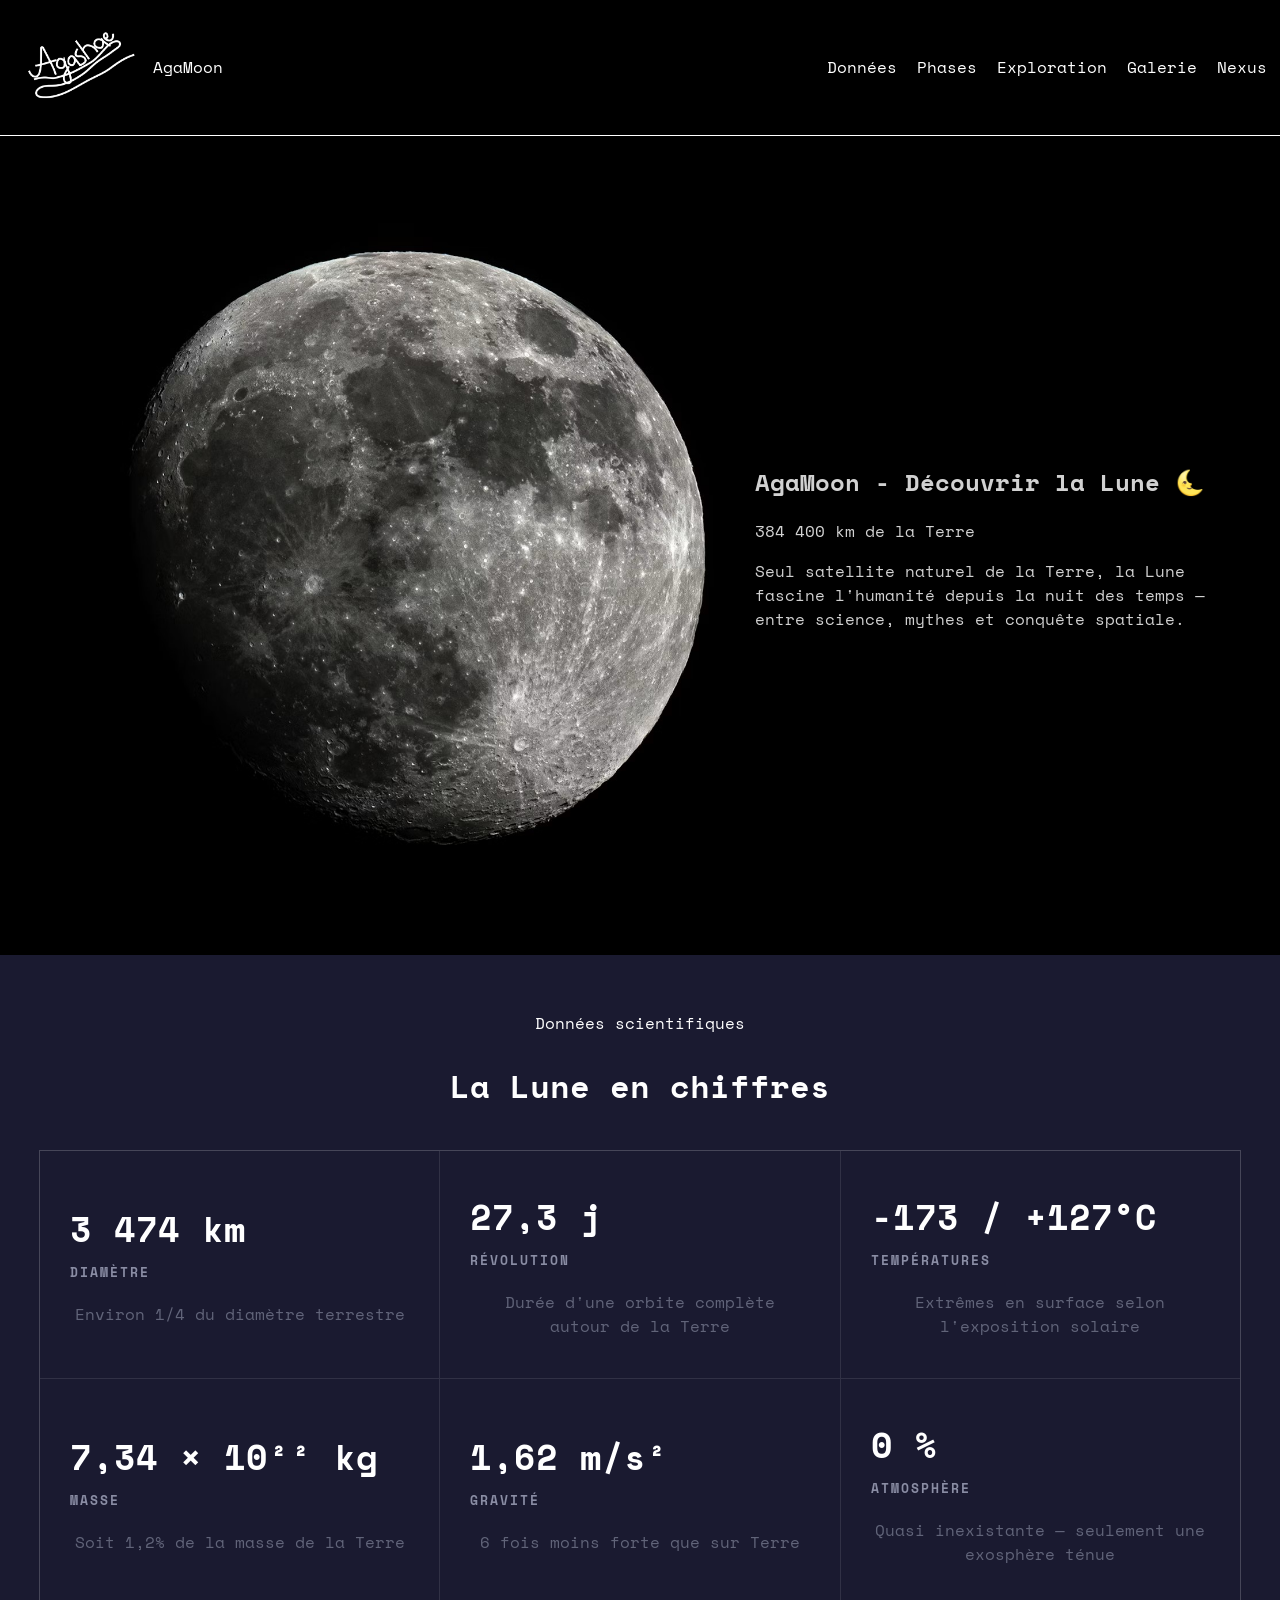
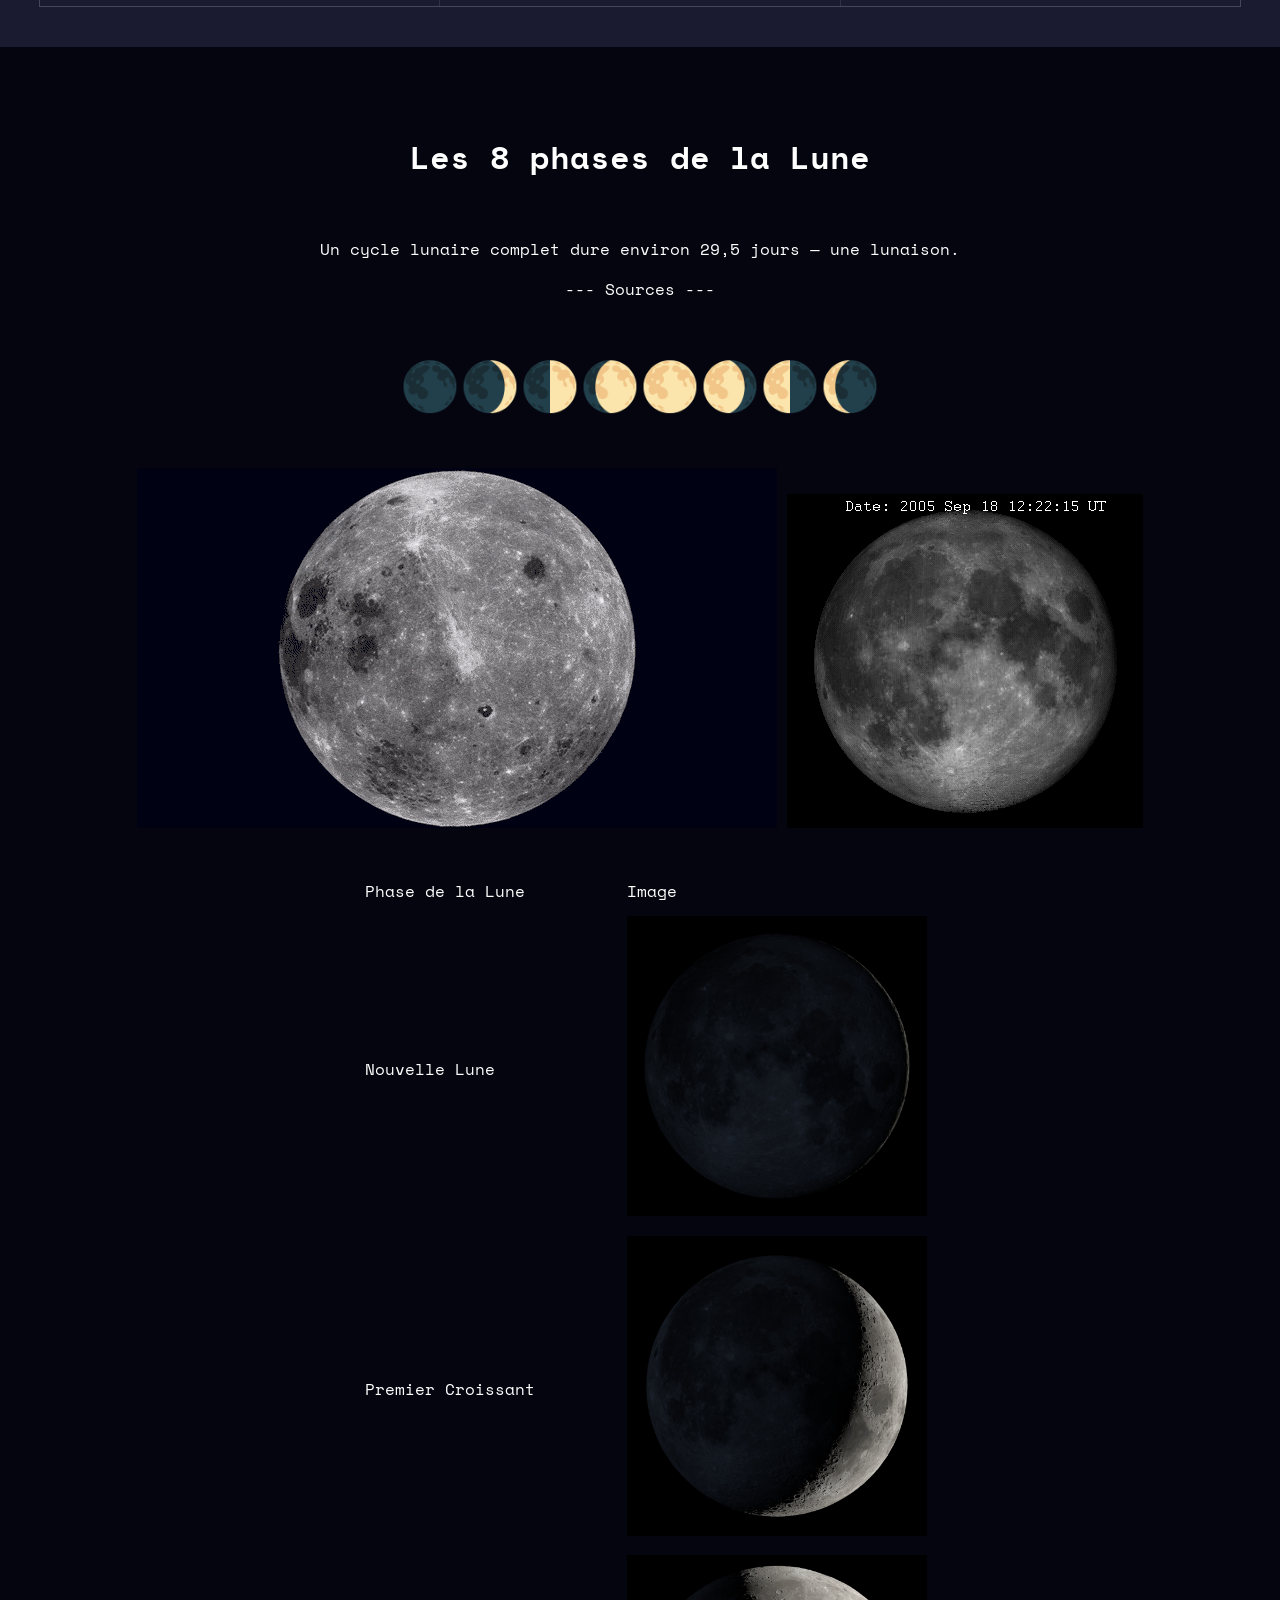
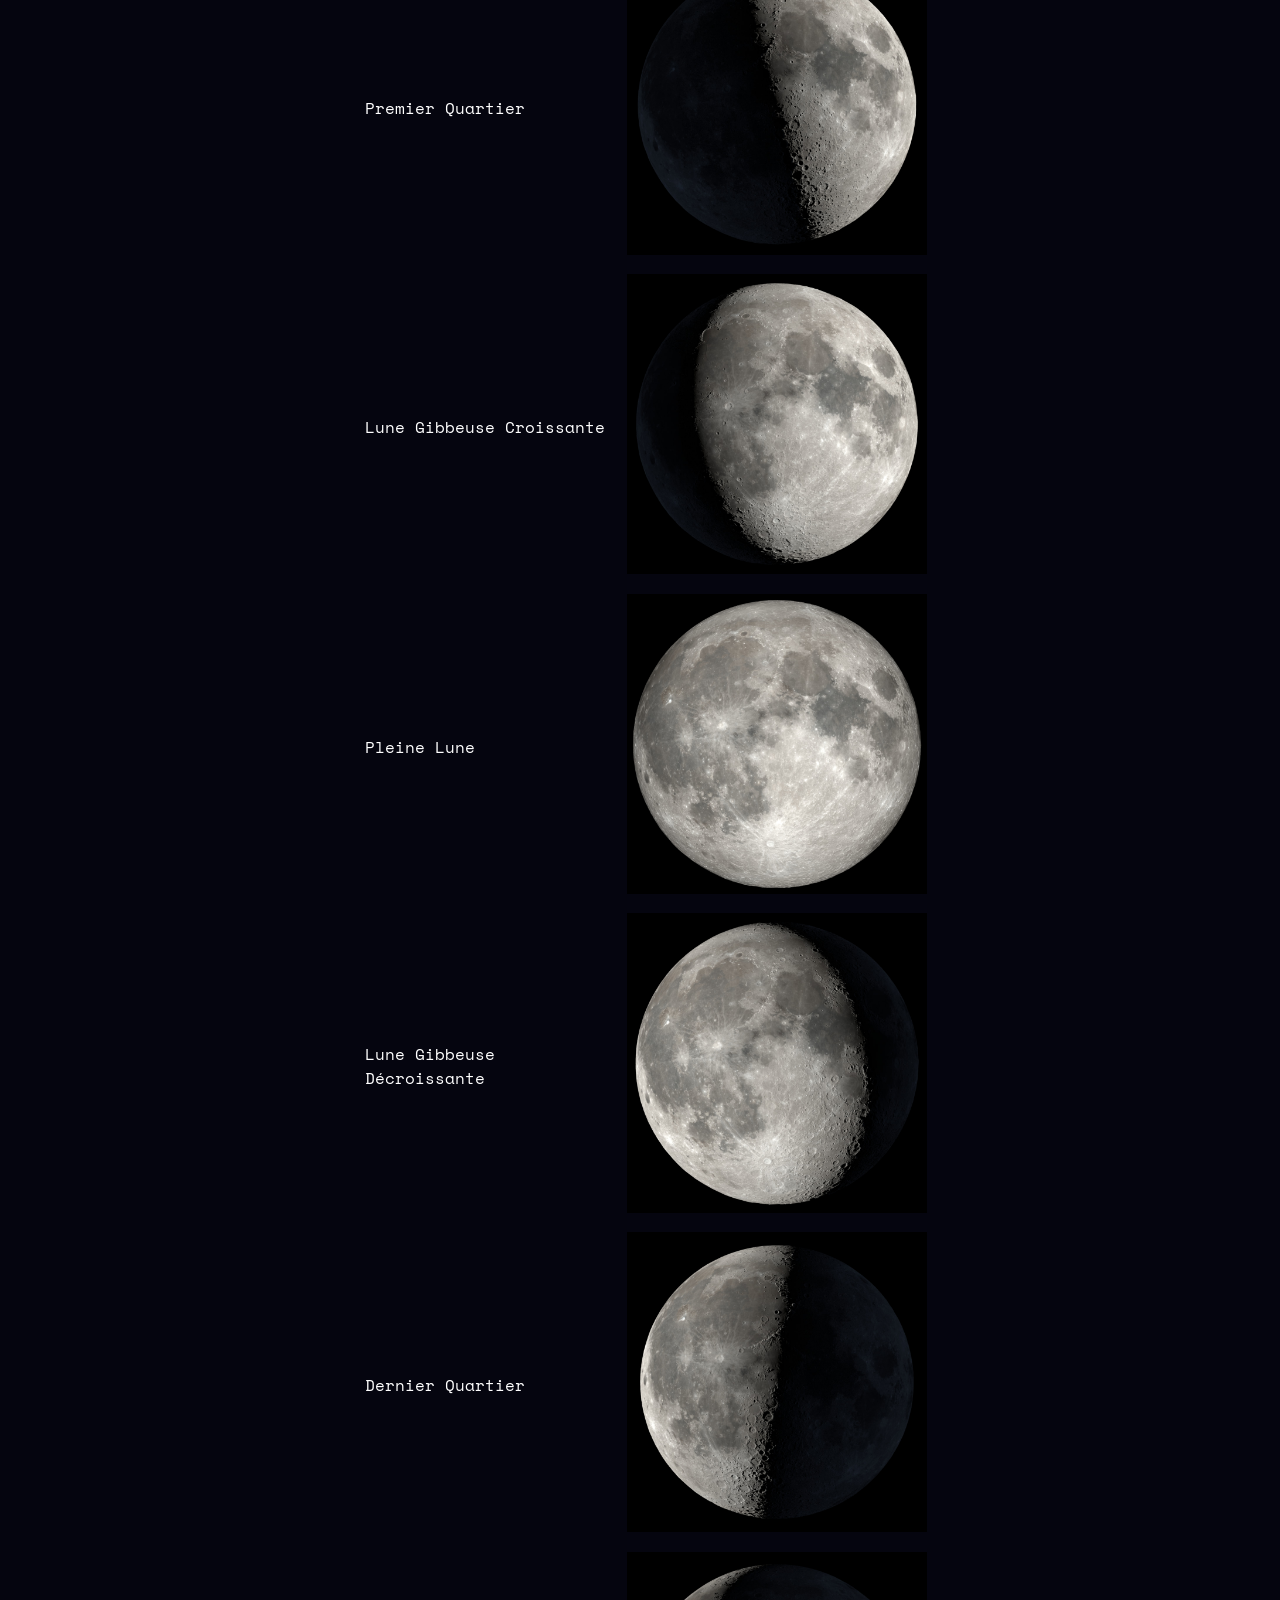
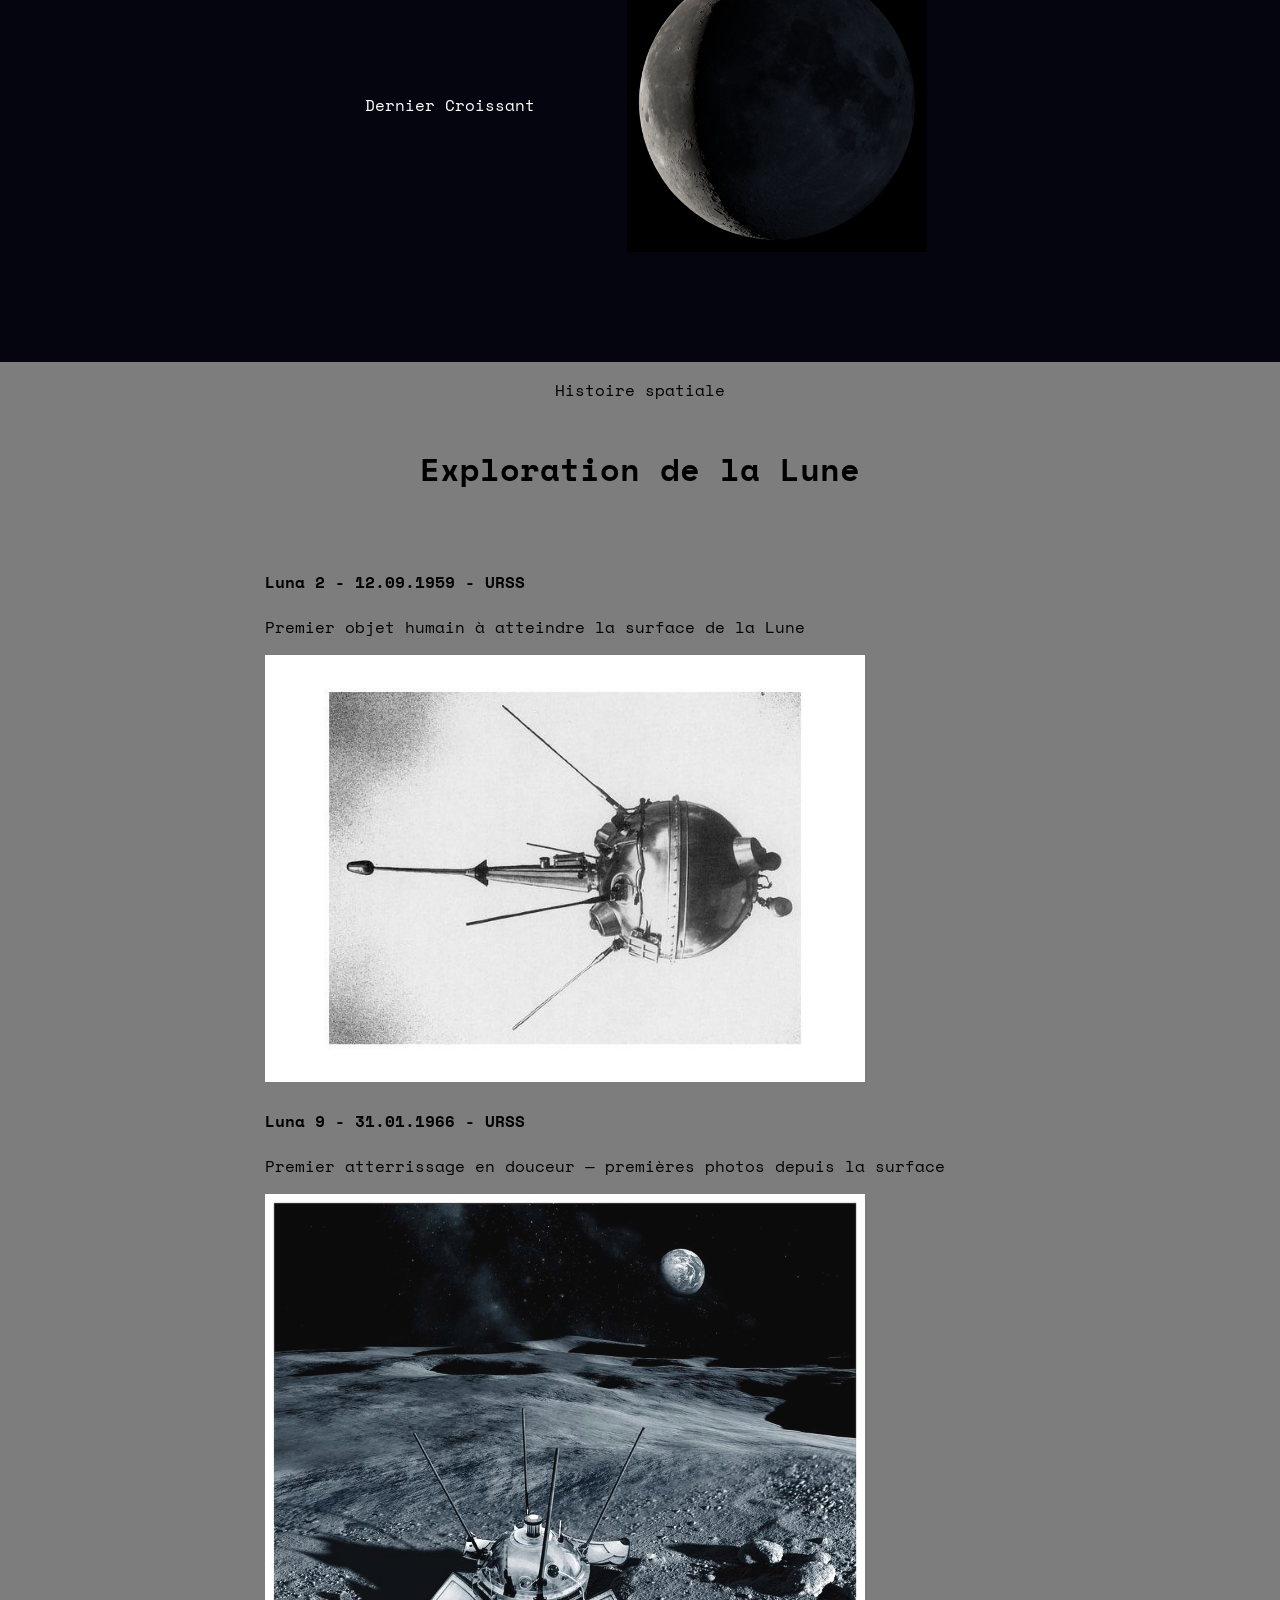
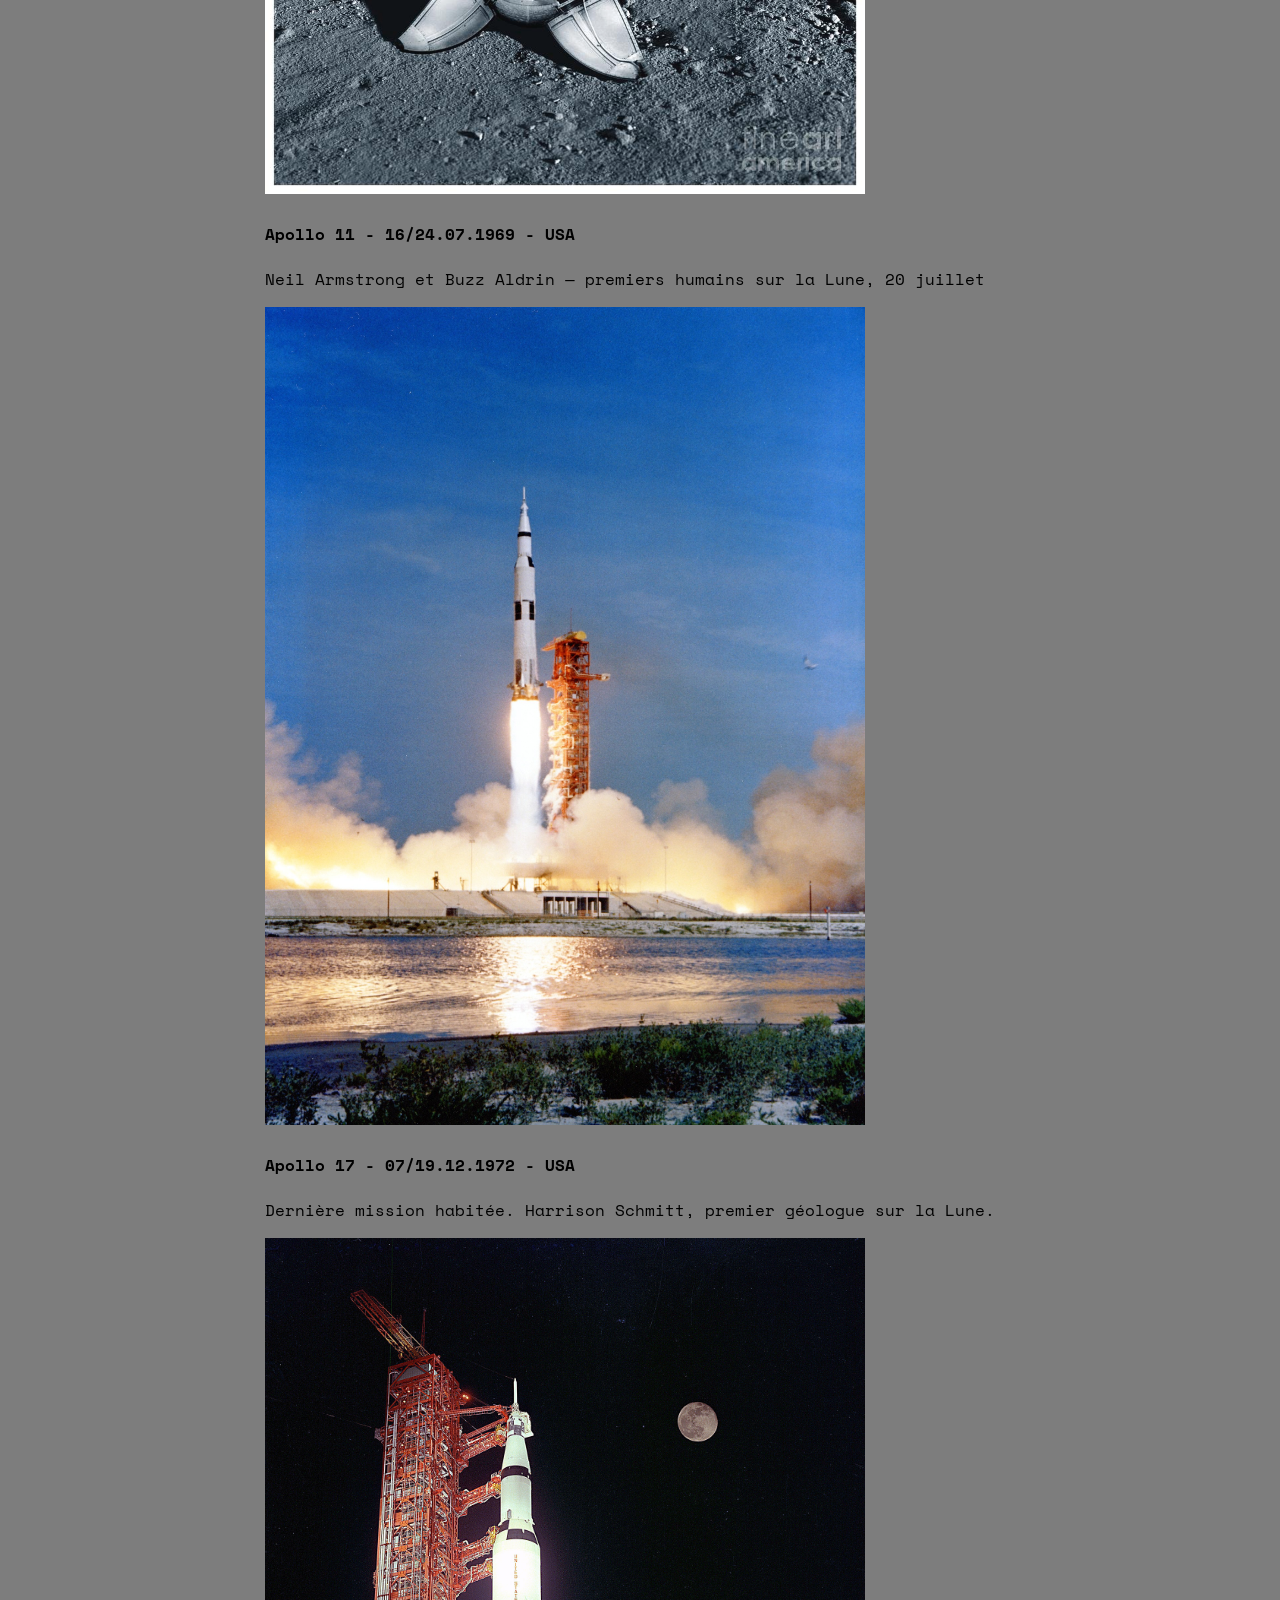
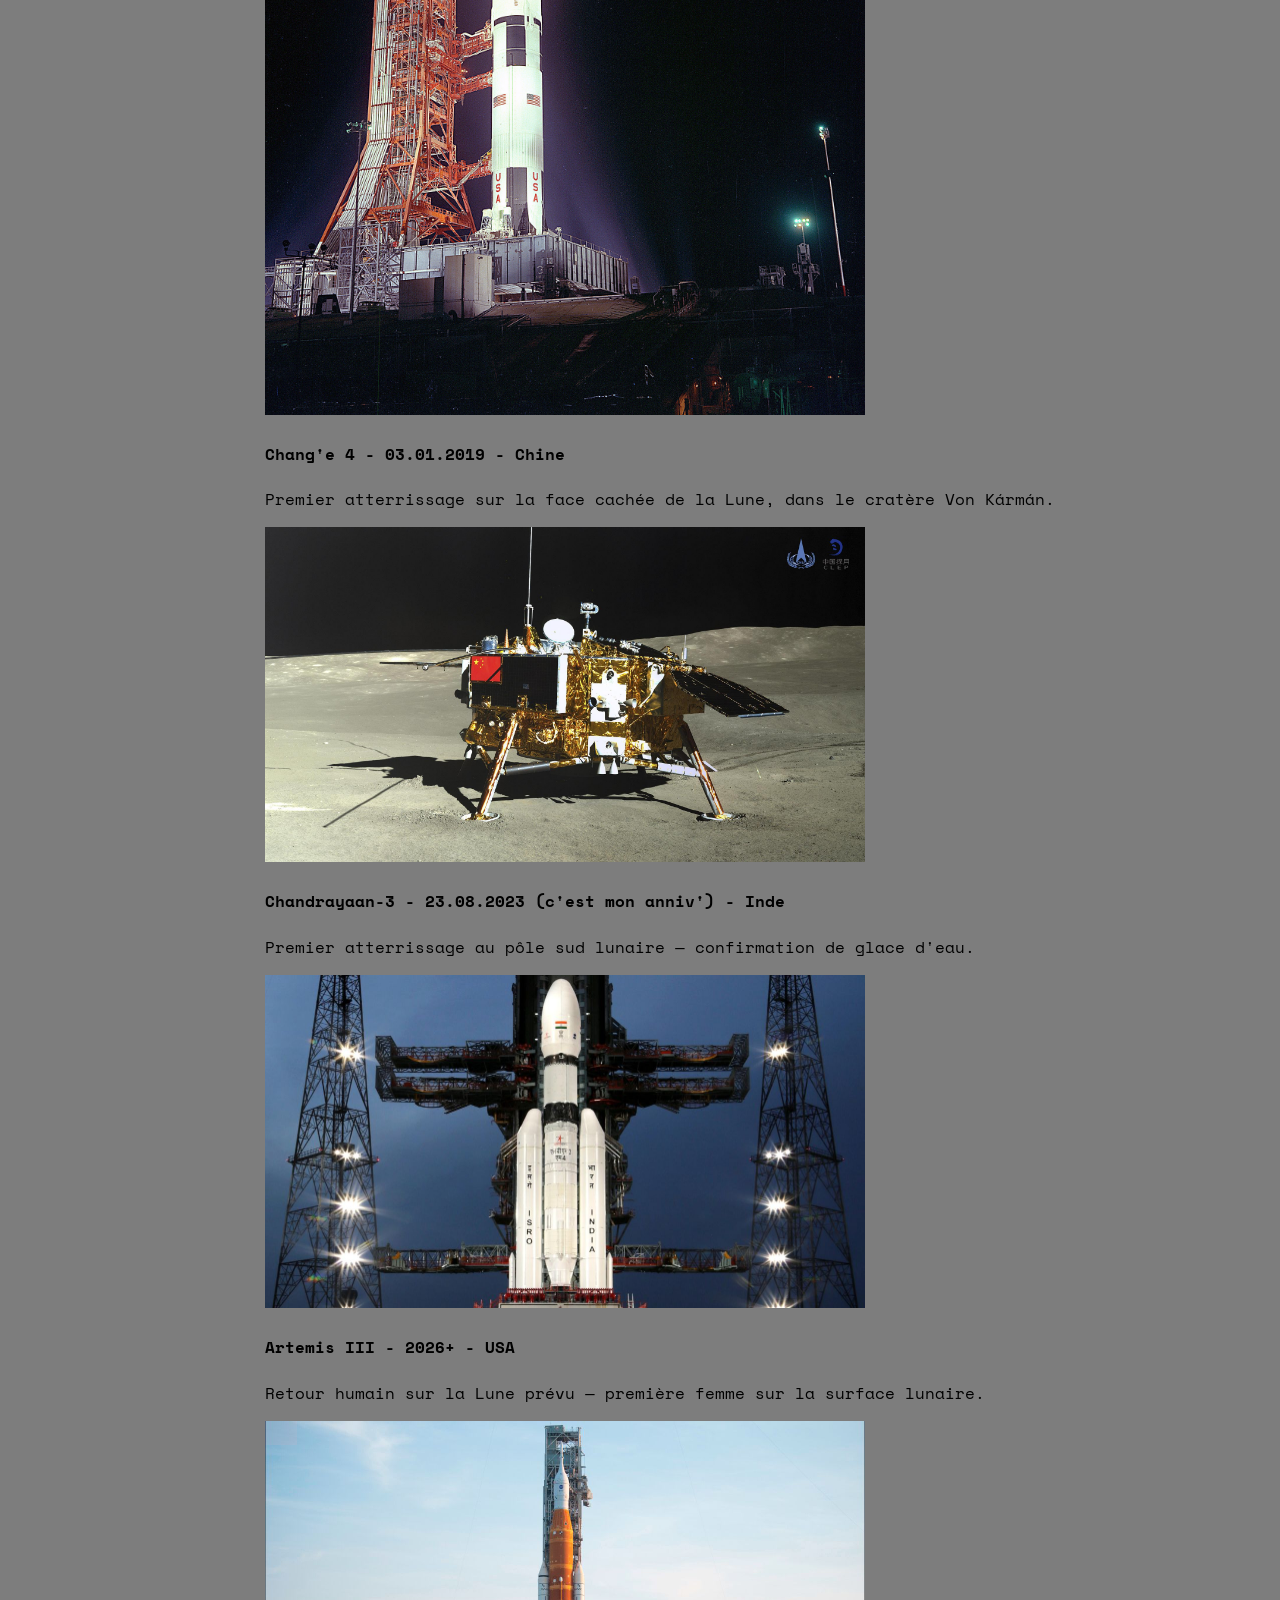
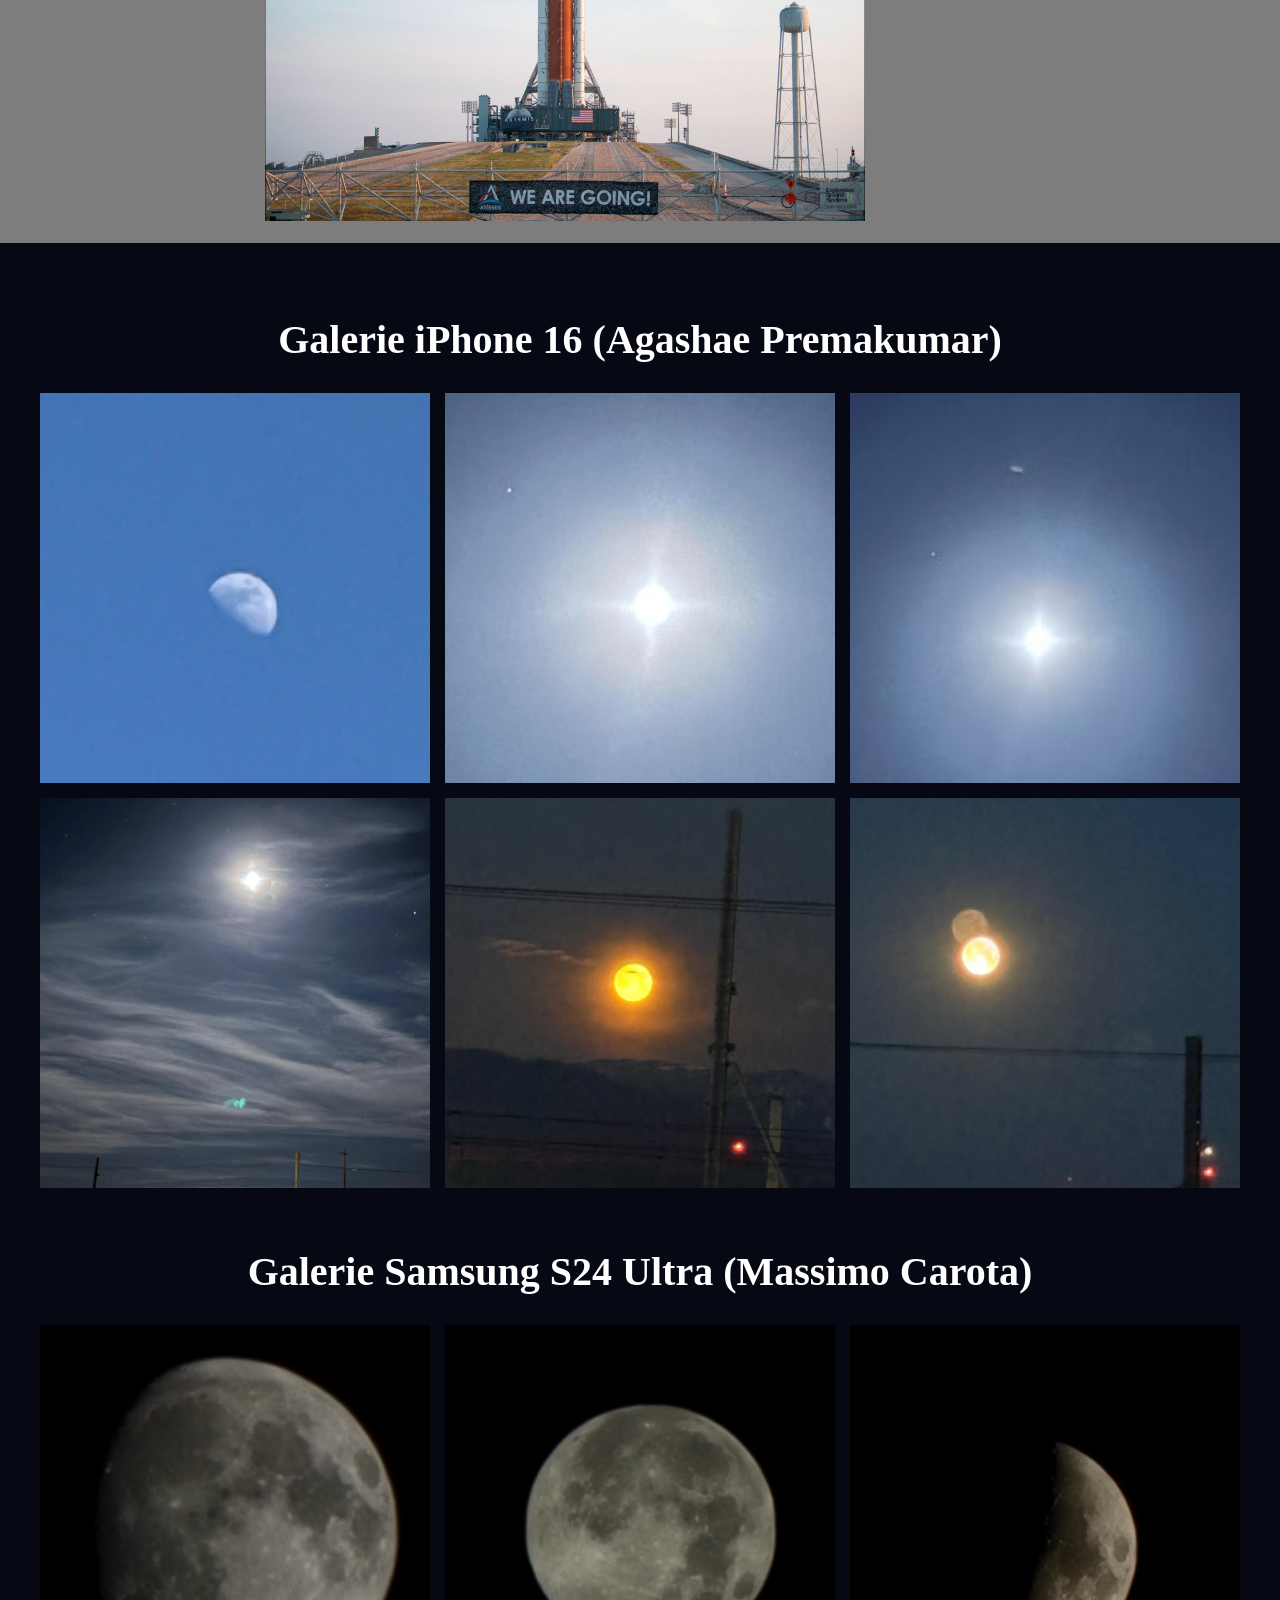
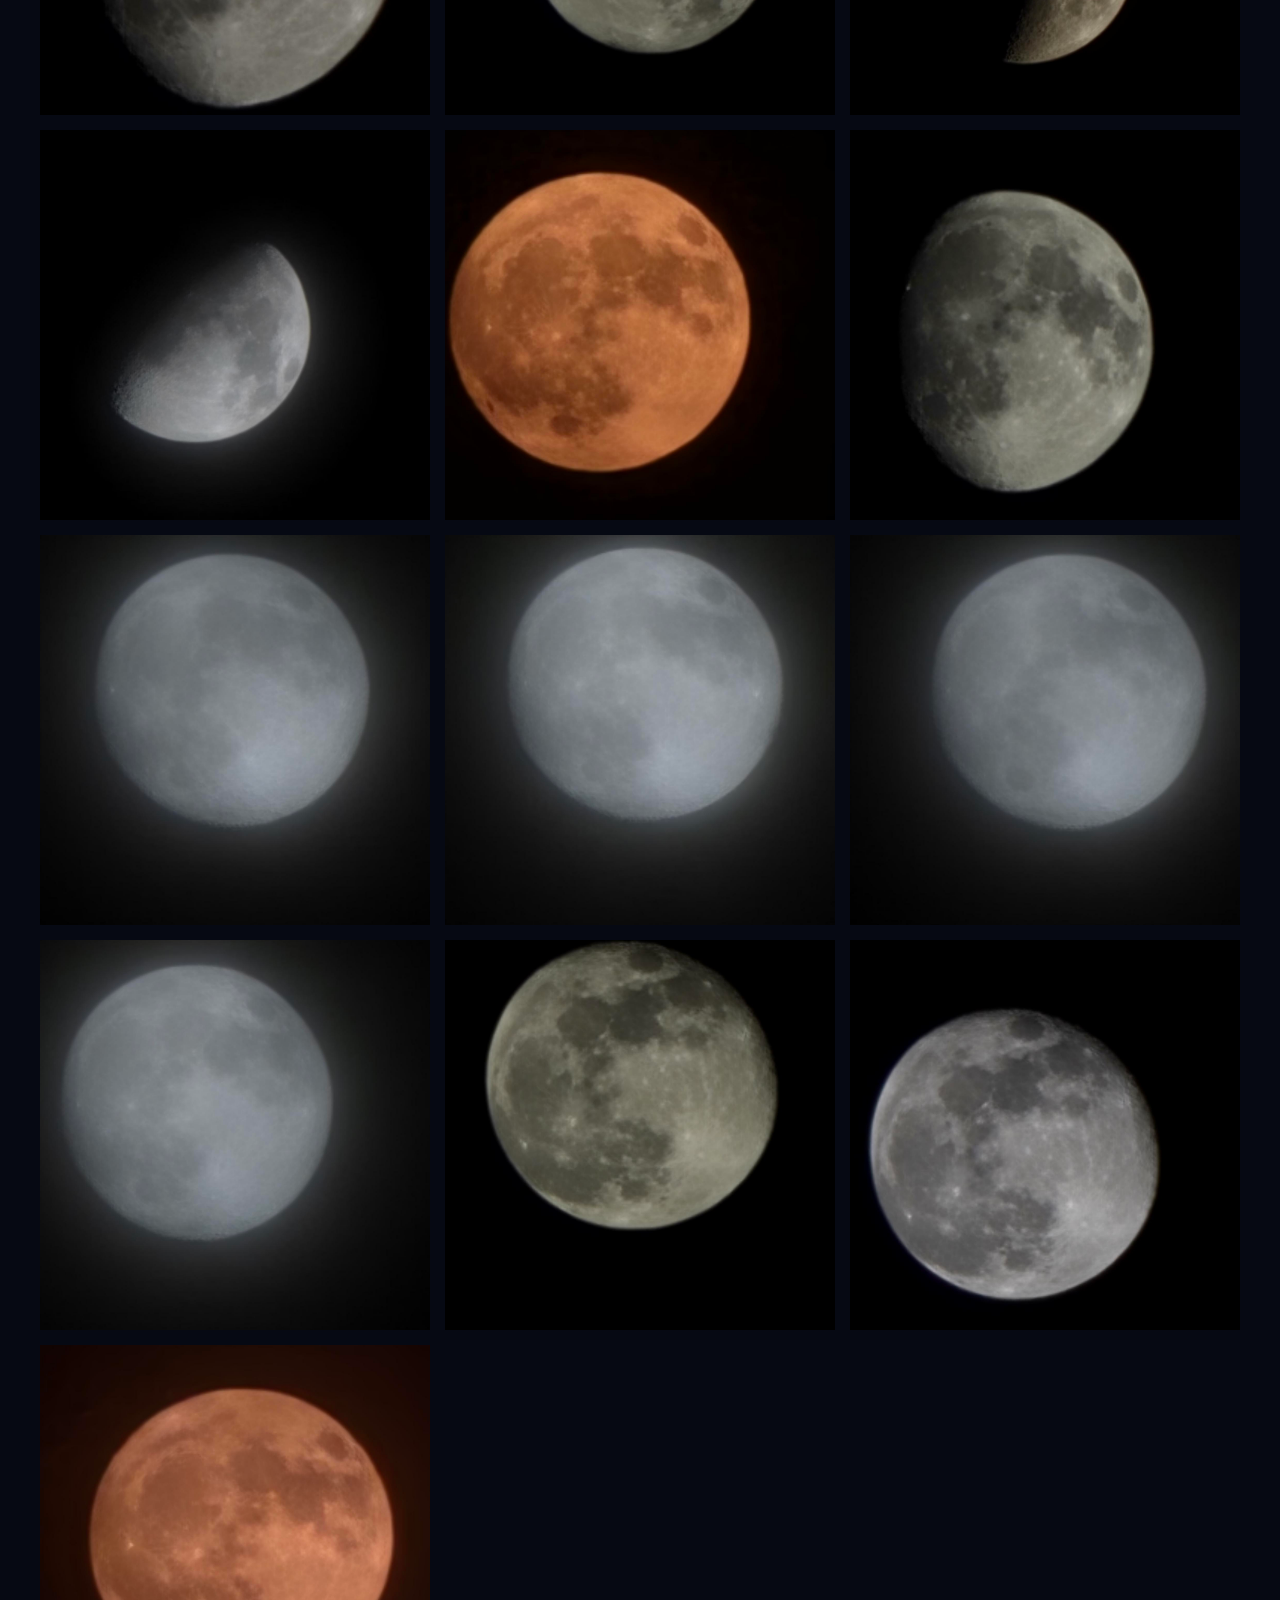
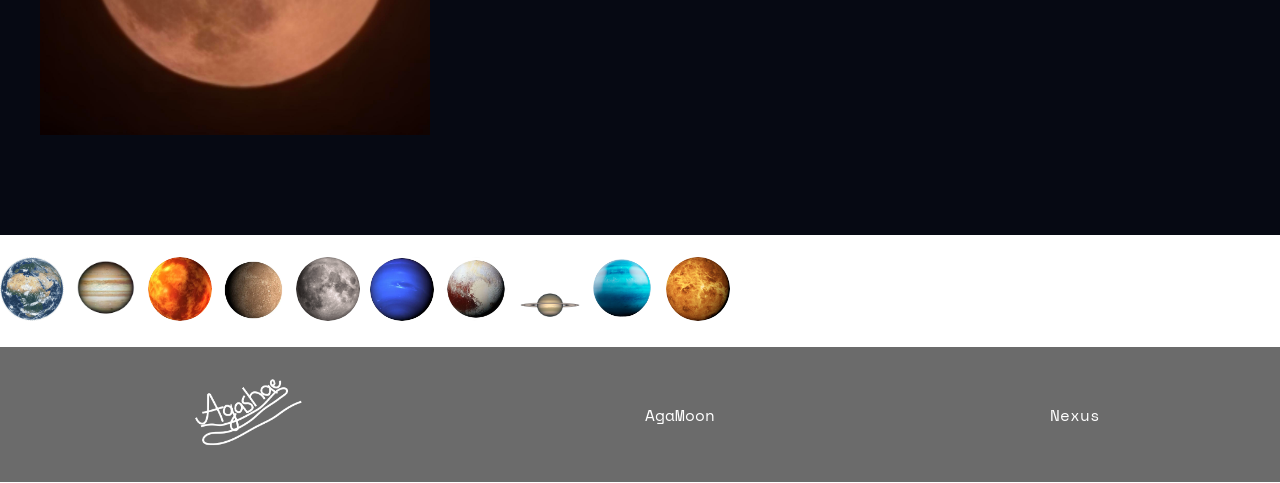
==== code/accueil.html @ 0e76594f "update : changer toute la structure de fichiers" ====
<!DOCTYPE html>
<html lang="fr">

<head>
    <meta charset="UTF-8">
    <meta name="viewport" content="width=device-width, initial-scale=1.0">
    <title>AgaMoon</title>
    <link rel="stylesheet" href="accueil.css">
    <!--police écriture-->
    <link href="https://fonts.googleapis.com/css2?family=Space+Mono:ital,wght@0,400;0,700;1,400;1,700&display=swap"
        rel="stylesheet">
</head>

<body>

    <nav>
        <div class="logo">
            <img src="../img/LogoWebSite.png" alt="Logo site web">
            <a href="accueil.html">AgaMoon</a>
        </div>
        <ul class="menu-horizontal">
            <li><a href="#chiffres">Données</a></li>
            <li><a href="#Phases">Phases</a></li>
            <li><a href="#Exploration">Exploration</a></li>
            <li><a href="#Galerie">Galerie</a></li>
            <li><a href="">Nexus</a></li>
        </ul>
    </nav>


    <section class="Presentation">
        <img src="../img/photo-1657637760839-772d81f3e334.jpg" width="60%" alt="Lune sans fond" class="lune">

        <div class="contenu-texte">
            <h1>AgaMoon - Découvrir la Lune 🌜</h1>
            <p class="distance">384 400 km de la Terre</p>
            <p>Seul satellite naturel de la Terre, la Lune fascine l'humanité depuis la nuit des temps — entre science,
                mythes et conquête spatiale.</p>
        </div>
    </section>

    <section class="chiffres" id="chiffres">

        <p>Données scientifiques</p>
        <h2>La Lune en chiffres</h2>

        <div class="grille-stats">
            <div class="carte-stat">
                <h3>3 474 km</h3>
                <span class="label">DIAMÈTRE</span>
                <p>Environ 1/4 du diamètre terrestre</p>
            </div>

            <div class="carte-stat">
                <h3>27,3 j</h3>
                <span class="label">RÉVOLUTION</span>
                <p>Durée d'une orbite complète autour de la Terre</p>
            </div>

            <div class="carte-stat">
                <h3>-173 / +127°C</h3>
                <span class="label">TEMPÉRATURES</span>
                <p>Extrêmes en surface selon l'exposition solaire</p>
            </div>

            <div class="carte-stat">
                <h3>7,34 × 10²² kg</h3>
                <span class="label">MASSE</span>
                <p>Soit 1,2% de la masse de la Terre</p>
            </div>

            <div class="carte-stat">
                <h3>1,62 m/s²</h3>
                <span class="label">GRAVITÉ</span>
                <p>6 fois moins forte que sur Terre</p>
            </div>

            <div class="carte-stat">
                <h3>0 %</h3>
                <span class="label">ATMOSPHÈRE</span>
                <p>Quasi inexistante — seulement une exosphère ténue</p>
            </div>
        </div>
    </section>



    <section class="Phases" id="Phases">
        <h2>Les 8 phases de la Lune</h2>
        <p>Un cycle lunaire complet dure environ 29,5 jours — une lunaison.</p>
        <a href="https://calendrierlunaire.org/phases-lunaires">--- Sources ---</a>
        <p class="MoonEmojis">
            🌑🌒🌓🌔🌕🌖🌗🌘
        </p>

        <div>
            <img src="../img/moon-29.gif" alt="La lune en GIF">
            <img src="../img/8Phases/lune-libration-phases.gif" alt="lune-libration-phases">
        </div>

        <table>
            <tr>
                <td>Phase de la Lune</td>
                <td>Image</td>
            </tr>
            <tr>
                <td>Nouvelle Lune</td>
                <td><img src="../img/8Phases/phase-nouvelle-lune.jpg" alt="phase-nouvelle-lune"></td>
            </tr>
            <tr>
                <td>Premier Croissant</td>
                <td><img src="../img/8Phases/premier-croissant.jpg" alt="phase-premier-quartier"></td>
            </tr>
            <tr>
                <td>Premier Quartier</td>
                <td><img src="../img/8Phases/phase-premier-quartier.jpg" alt="phase-premier-quartier"></td>
            </tr>
            <tr>
                <td>Lune Gibbeuse Croissante</td>
                <td><img src="../img/8Phases/phase-gibbeuse-croissante.jpg" alt="phase-gibbeuse-croissante"></td>
            </tr>
            <tr>
                <td>Pleine Lune</td>
                <td><img src="../img/8Phases/phase-pleine-lune.jpg" alt="phase-pleine-lune"></td>
            </tr>
            <tr>
                <td>Lune Gibbeuse Décroissante</td>
                <td><img src="../img/8Phases/phase-gibbeuse-decroissante.jpg" alt="phase-gibbeuse-decroissante"></td>
            </tr>
            <tr>
                <td>Dernier Quartier</td>
                <td><img src="../img/8Phases/phase-dernier-quartier.jpg" alt="phase-dernier-quartier"></td>
            </tr>
            <tr>
                <td>Dernier Croissant</td>
                <td><img src="../img/8Phases/dernier-croissant.jpg" alt="dernier-croissant"></td>
            </tr>
        </table>

    </section>

    <section class="Exploration" id="Exploration">
        <p>Histoire spatiale</p>
        <h2>Exploration de la Lune</h2>

        <ul>
            <li>
                <h4>Luna 2 - 12.09.1959 - URSS</h4>
                <p>Premier objet humain à atteindre la surface de la Lune</p>
                <img src="../img/Luna2.jpg" alt="Luna2">
            </li>
            <li>
                <h4>Luna 9 - 31.01.1966 - URSS</h4>
                <p>Premier atterrissage en douceur — premières photos depuis la surface</p>
                <img src="../img/Luna9.jpg" alt="Luna9">
            </li>
            <li>
                <h4>Apollo 11 - 16/24.07.1969 - USA</h4>
                <p>Neil Armstrong et Buzz Aldrin — premiers humains sur la Lune, 20 juillet</p>
                <img src="../img/Apollo11.jpg" alt="Apollo11">
            </li>
            <li>
                <h4>Apollo 17 - 07/19.12.1972 - USA</h4>
                <p>Dernière mission habitée. Harrison Schmitt, premier géologue sur la Lune.</p>
                <img src="../img/Apollo17.jpg" alt="Apollo 17">
            </li>
            <li>
                <h4>Chang'e 4 - 03.01.2019 - Chine</h4>
                <p>Premier atterrissage sur la face cachée de la Lune, dans le cratère Von Kármán.</p>
                <img src="../img/Chang'e 4.jpg" alt="Chang'e 4">
            </li>
            <li>
                <h4>Chandrayaan-3 - 23.08.2023 (c'est mon anniv') - Inde</h4>
                <p>Premier atterrissage au pôle sud lunaire — confirmation de glace d'eau.</p>
                <img src="../img/Chandrayaan-3.jpg" alt="Chandrayaan-3">
            </li>
            <li>
                <h4>Artemis III - 2026+ - USA</h4>
                <p>Retour humain sur la Lune prévu — première femme sur la surface lunaire.</p>
                <img src="../img/artemis-3.jpg" alt="Artemis III">
            </li>
        </ul>

    </section>

    <section class="Galerie" id="Galerie">

        <div class="galerie-container">
            <h2>Galerie iPhone 16 (Agashae Premakumar)</h2>
            <div class="galerie-grid">
                <div class="item panorama"><img src="../img/MoonPhotos/Agashae/026-06-03_Quartier_Jour_CielBleu.png.jpeg" alt="Quartier Jour Ciel Bleu"></div>
                <div class="item verticale"><img src="../img/MoonPhotos/Agashae/2026-06-03_Lune_Brillante_Halo.png.jpeg" alt="Lune Brillante Halo"></div>
                <div class="item"><img src="../img/MoonPhotos/Agashae/2026-06-03_Lune_Fenetre.png.jpeg" alt="Lune Fenetre"></div>
                <div class="item"><img src="../img/MoonPhotos/Agashae/2026-06-03_Lune_Nuages_Effet.png.jpeg" alt="Lune Nuages Effet"></div>
                <div class="item large"><img src="../img/MoonPhotos/Agashae/2026-06-03_Pleine_Orange_Poteau.png.jpeg" alt="Pleine Orange Poteau"></div>
                <div class="item"><img src="../img/MoonPhotos/Agashae/2026-06-03_Pleine_Reflet.png.jpeg" alt="Pleine Reflet"></div>
            </div>
        </div>

        <div class="galerie-container">
            <h2>Galerie Samsung S24 Ultra (Massimo Carota)</h2>
            <div class="galerie-grid">
                <div class="item panorama"><img src="../img/MoonPhotos/Massimo/2026-06-05_Gibbeuse_Detaillee_01.png.jpg" alt="Gibbeuse Detaillee 01"></div>
                <div class="item verticale"><img src="../img/MoonPhotos/Massimo/2026-06-05_Pleine_Claire_01.png.jpg" alt="Pleine Claire 01"></div>
                <div class="item"><img src="../img/MoonPhotos/Massimo/2026-06-05_Croissant.png.jpg" alt="Croissant"></div>
                <div class="item"><img src="../img/MoonPhotos/Massimo/2026-06-05_Quartier.png.jpg" alt="Quartier"></div>
                <div class="item large"><img src="../img/MoonPhotos/Massimo/2026-06-05_Pleine_Rousse_01.png.jpg" alt="Pleine Rousse 01"></div>
                <div class="item"><img src="../img/MoonPhotos/Massimo/2026-06-05_Gibbeuse_Detaillee_02.png.jpg" alt="Gibbeuse Detaillee 02"></div>
                <div class="item"><img src="../img/MoonPhotos/Massimo/2026-06-05_Pleine_Brumeux_01.png.jpg" alt="Pleine Brumeux 01"></div>
                <div class="item"><img src="../img/MoonPhotos/Massimo/2026-06-05_Pleine_Brumeux_02.png.jpg" alt="Pleine Brumeux 02"></div>
                <div class="item"><img src="../img/MoonPhotos/Massimo/2026-06-05_Pleine_Brumeux_03.png.jpg" alt="Pleine Brumeux 03"></div>
                <div class="item"><img src="../img/MoonPhotos/Massimo/2026-06-05_Pleine_Brumeux_04.png.jpg" alt="Pleine Brumeux 04"></div>
                <div class="item"><img src="../img/MoonPhotos/Massimo/2026-06-05_Pleine_Claire_02.png.jpg" alt="Pleine Claire 02"></div>
                <div class="item"><img src="../img/MoonPhotos/Massimo/2026-06-05_Pleine_Claire_03.png.jpg" alt="Pleine Claire 03"></div>
                <div class="item"><img src="../img/MoonPhotos/Massimo/2026-06-05_Pleine_Rousse_02.png.jpg" alt="Pleine Rousse 02"></div>
            </div>
        </div>
    </section>


    <div class="animation-container">
        <img src="../img/Transparent/earth.png" class="roulant" alt="Terre qui roule">
        <img src="../img/Transparent/Jupiter.png" class="roulant" alt="Jupiter qui roule">
        <img src="../img/Transparent/Mars.webp" class="roulant" alt="Mars qui roule">
        <img src="../img/Transparent/Mercure.webp" class="roulant" alt="Mercure qui roule">
        <img src="../img/Transparent/MoonTransparent.png" class="roulant" alt="Lune qui roule">
        <img src="../img/Transparent/Neptune.webp" class="roulant" alt="Neptune qui roule">
        <img src="../img/Transparent/Pluton.webp" class="roulant" alt="Pluton qui roule">
        <img src="../img/Transparent/Saturn_from_Hubble.png" class="roulant" alt="Saturne qui roule">
        <img src="../img/Transparent/Uranus.png" class="roulant" alt="Uranus qui roule">
        <img src="../img/Transparent/Venus-PNG-Background.png" class="roulant" alt="Vénus qui roule">
    </div>


    <footer>
        <img src="../img/LogoWebSite.png" alt="Logo site web">
        <a href="accueil.html">AgaMoon</a>
        <a href="">Nexus</a>
    </footer>

</body>

</html>
---- code/accueil.css ----
/*tout*/
body{
    margin: 0;
    font-family: 'Space Mono', monospace;
}

/*nav*/

nav {
    background-color: black;
    display: flex;
    justify-content: space-between; 
    align-items: center; 
    padding: 10px; 
    margin-bottom: 1px;
    padding: 1%;
}

.logo {
    display: flex;
    align-items: center;
    gap: 10px;
}

nav img{
    width: 130px;
    /*inverser les couleurs logo*/
      filter: invert(100%);
}

a{
    color: white;
    text-decoration: none;
}

.menu-horizontal {
    display: flex;
 /* supprime  puces */
        list-style-type: none; 
    padding: 0;
    margin: 0;       
    gap: 20px;    
}

/*presentation*/
.Presentation {
    display: flex;
    align-items: center;
    padding: 5%;
    margin: 0 auto;      
    background-color: black;
}

.contenu-texte{
    color: rgb(209, 209, 209);
}

/*chiffres*/
.chiffres {
    background-color: rgb(26, 26, 48);
    color: #ffffff;
    padding: 40px 20px;
}

h2 {
    text-align: center;
    margin-bottom: 40px;
    font-size: 2rem;
}

.chiffres p {
    text-align: center;
}


.grille-stats {
    display: grid;
    grid-template-columns: repeat(3, 1fr); 
    max-width: 1200px;
    margin: 0 auto;
    background-color: rgba(255, 255, 255, 0.1); 
    gap: 1px; 
    border: 1px solid rgba(255, 255, 255, 0.1);
}

.carte-stat {
    background-color: rgb(26, 26, 48); 
    padding: 40px 30px;
    display: flex;
    flex-direction: column;
    justify-content: center;
}

.carte-stat h3 {
    font-size: 2.2rem;
    font-weight: 800;
    margin: 0 0 8px 0;
    letter-spacing: 1px;
}

.carte-stat .label {
    font-size: 0.8rem;
    color: #8a8da4; 
    font-weight: 700;
    letter-spacing: 2px;
    margin-bottom: 20px;
}

.carte-stat p {
    font-size: 1rem;
    color: #616479; 
    margin: 0;
    line-height: 1.5;
}


.carte-stat:hover{
    background-color: rgba(255, 255, 255, 0.2);
}

/*phases*/
.Phases {
    background-color: rgb(5, 5, 15);
    color: #ffffff;
    padding: 60px 20px;
    display: flex;
    flex-direction: column;
    align-items: center;
}


.Phases img:hover{
transform: scale(1.1);
}

.MoonEmojis{
        font-size: 3rem;
}

.Phases table{
    margin: 3%;
}

.Phases table img{
    width: 300px;
}

table td{
padding: 1%;
}


/*exploration*/
.Exploration{
    display: flex;
    flex-direction: column;
    align-items: center;
    justify-content: center;
    background-color: #7d7d7d;
}

.Exploration img{
    width: 600px;
}

.Exploration ul{
    list-style-type: none; /* Supprime les puces */
}

/*galerie images*/
.Galerie {
  background-color: #060913;
  color: #ffffff;
  padding: 40px 20px;
  font-family: sans-serif;
}

.Galerie .item:hover{
    transform: scale(1.05);
}

.galerie-container {
  max-width: 1200px;
  margin: 0 auto 60px auto;
}

.galerie-container h2 {
  font-size: 2.5rem;
  margin-bottom: 30px;
  font-family: 'Playfair Display', Georgia, serif;
}

.galerie-grid {
  display: grid;
  grid-template-columns: repeat(3, 1fr); 
  gap: 15px; 
}

.item {
  width: 100%;
  aspect-ratio: 1 / 1; /*format carré parfait pour chaque bloc */
  overflow: hidden; /* Coupe ce qui dépasse proprement */
}

.item img {
  width: 100%;
  height: 100%;
  object-fit: cover; /* Remplit le carré sans déformer la Lune */
  display: block;
}

.animation-container {
  width: 100%;
  overflow: hidden;
  padding: 20px 0;
  background: transparent;
}

.roulant {
  width: 5%;  
  border-radius: 50%; 
  object-fit: cover;
  
  animation: rouleEtBouge 10s linear infinite;
}

/* animation globale */
@keyframes rouleEtBouge {
  0% {
    transform: translateX(-100px) rotate(0deg); 
  }
  100% {
    transform: translateX(100vw) rotate(360deg);
  }
}

/*footer*/
footer {
    background-color: rgb(107, 107, 107);
    display: flex;
    justify-content: space-around; 
    align-items: center; 
    margin-bottom: 1px;
    padding: 1%;
}


footer img{
    width: 130px;
    /*inverser les couleurs logo*/
      filter: invert(100%);
}
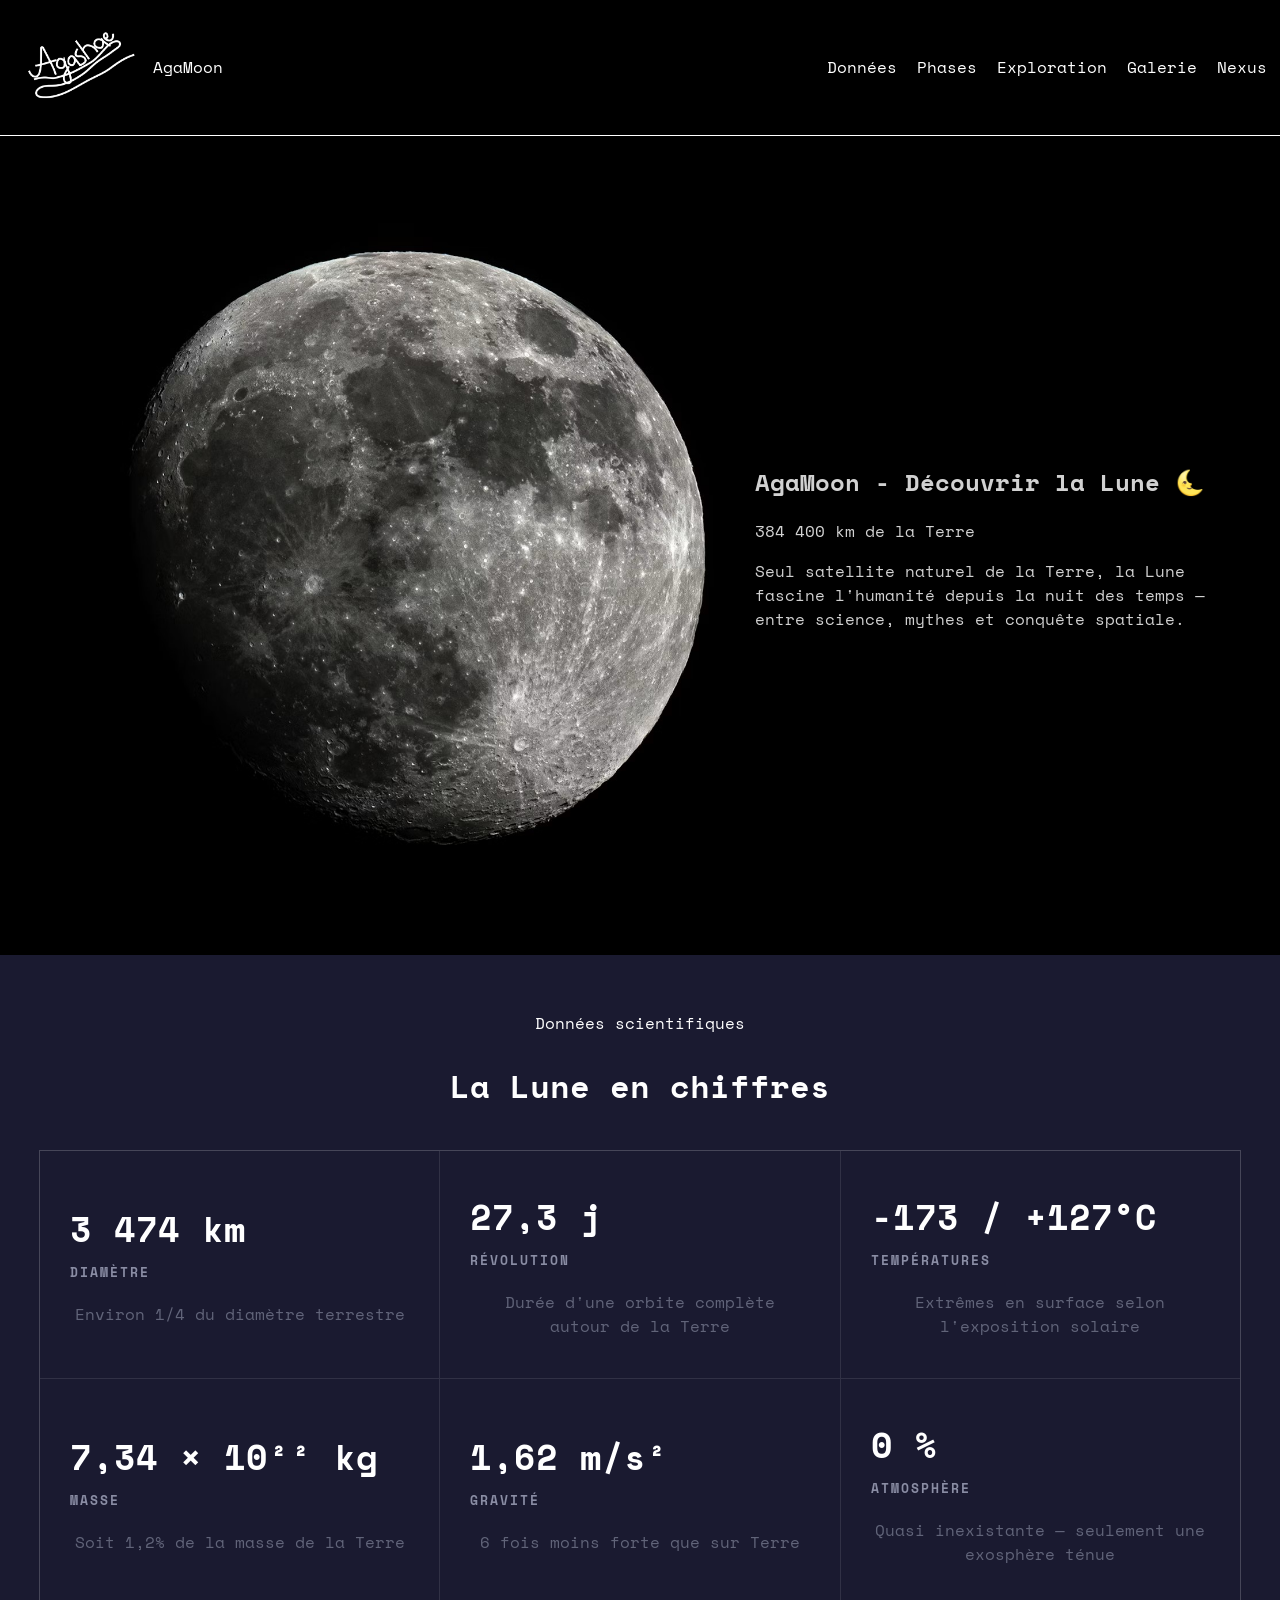
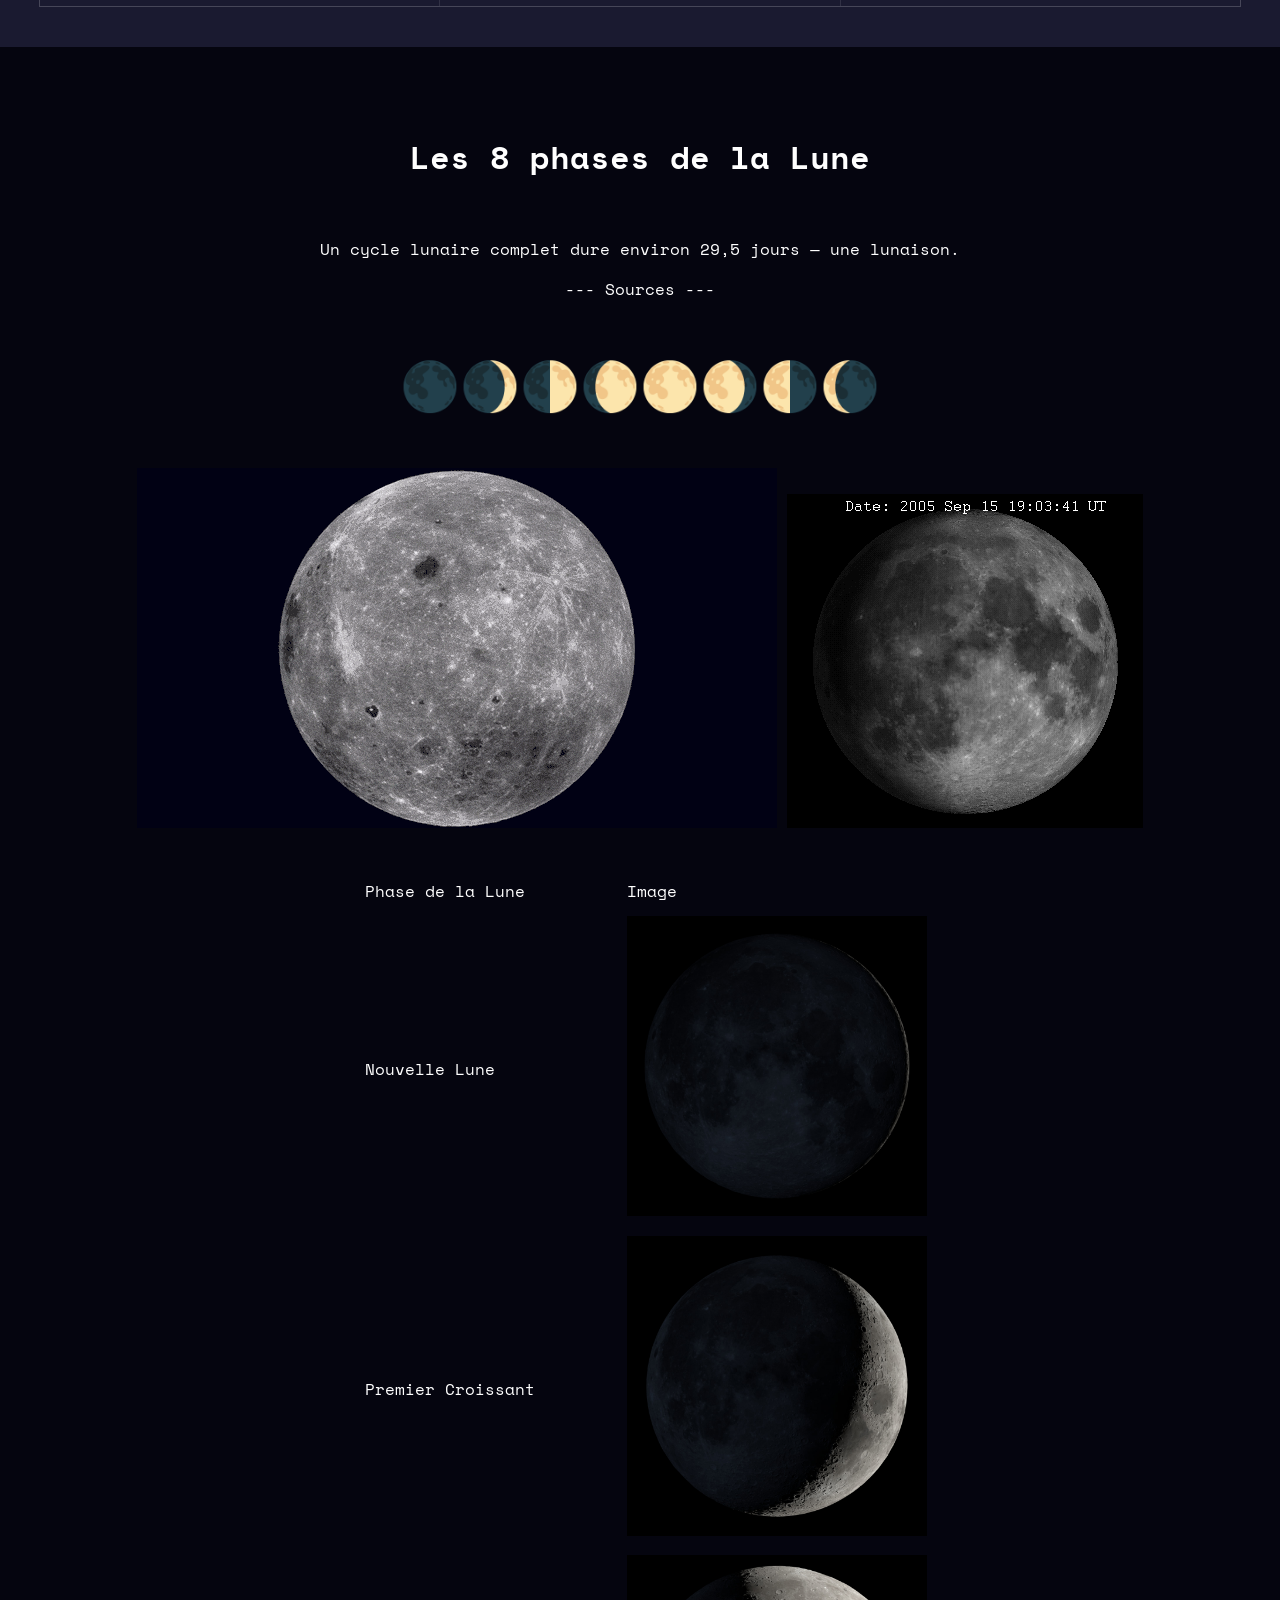
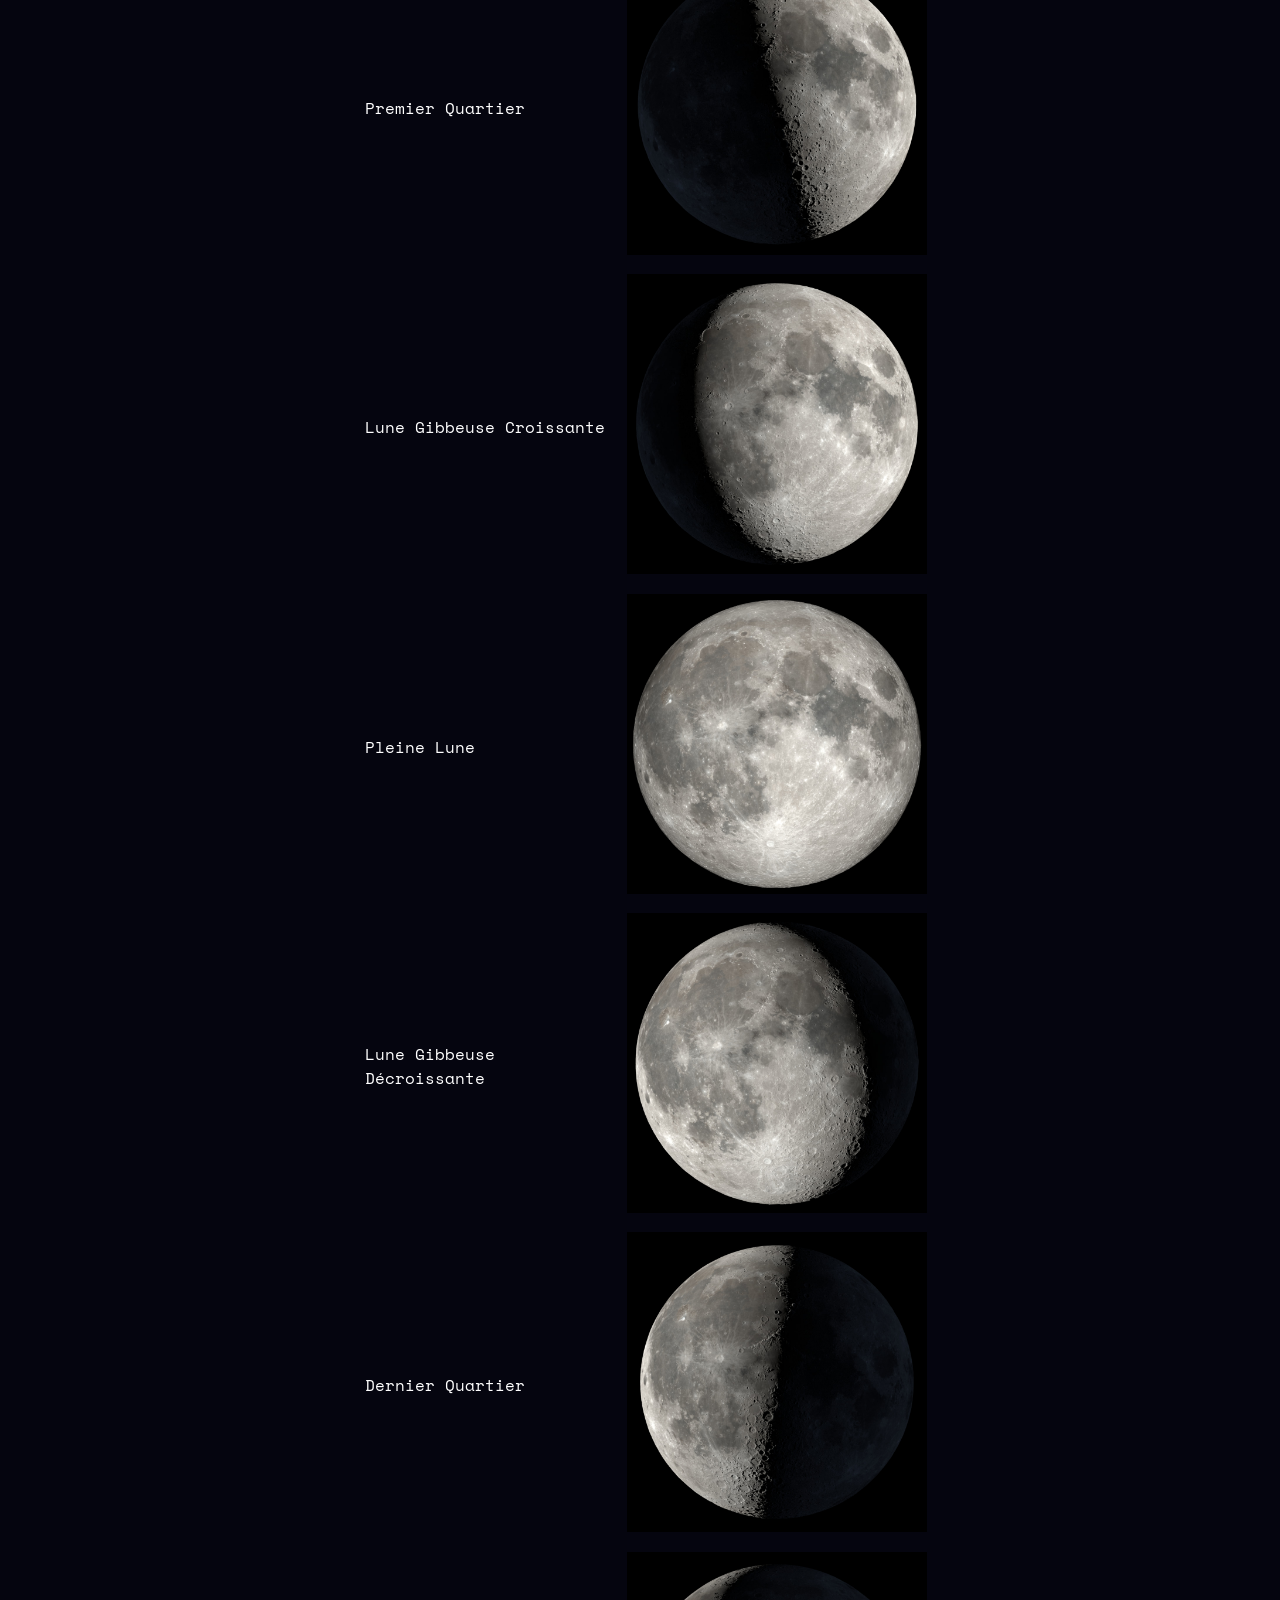
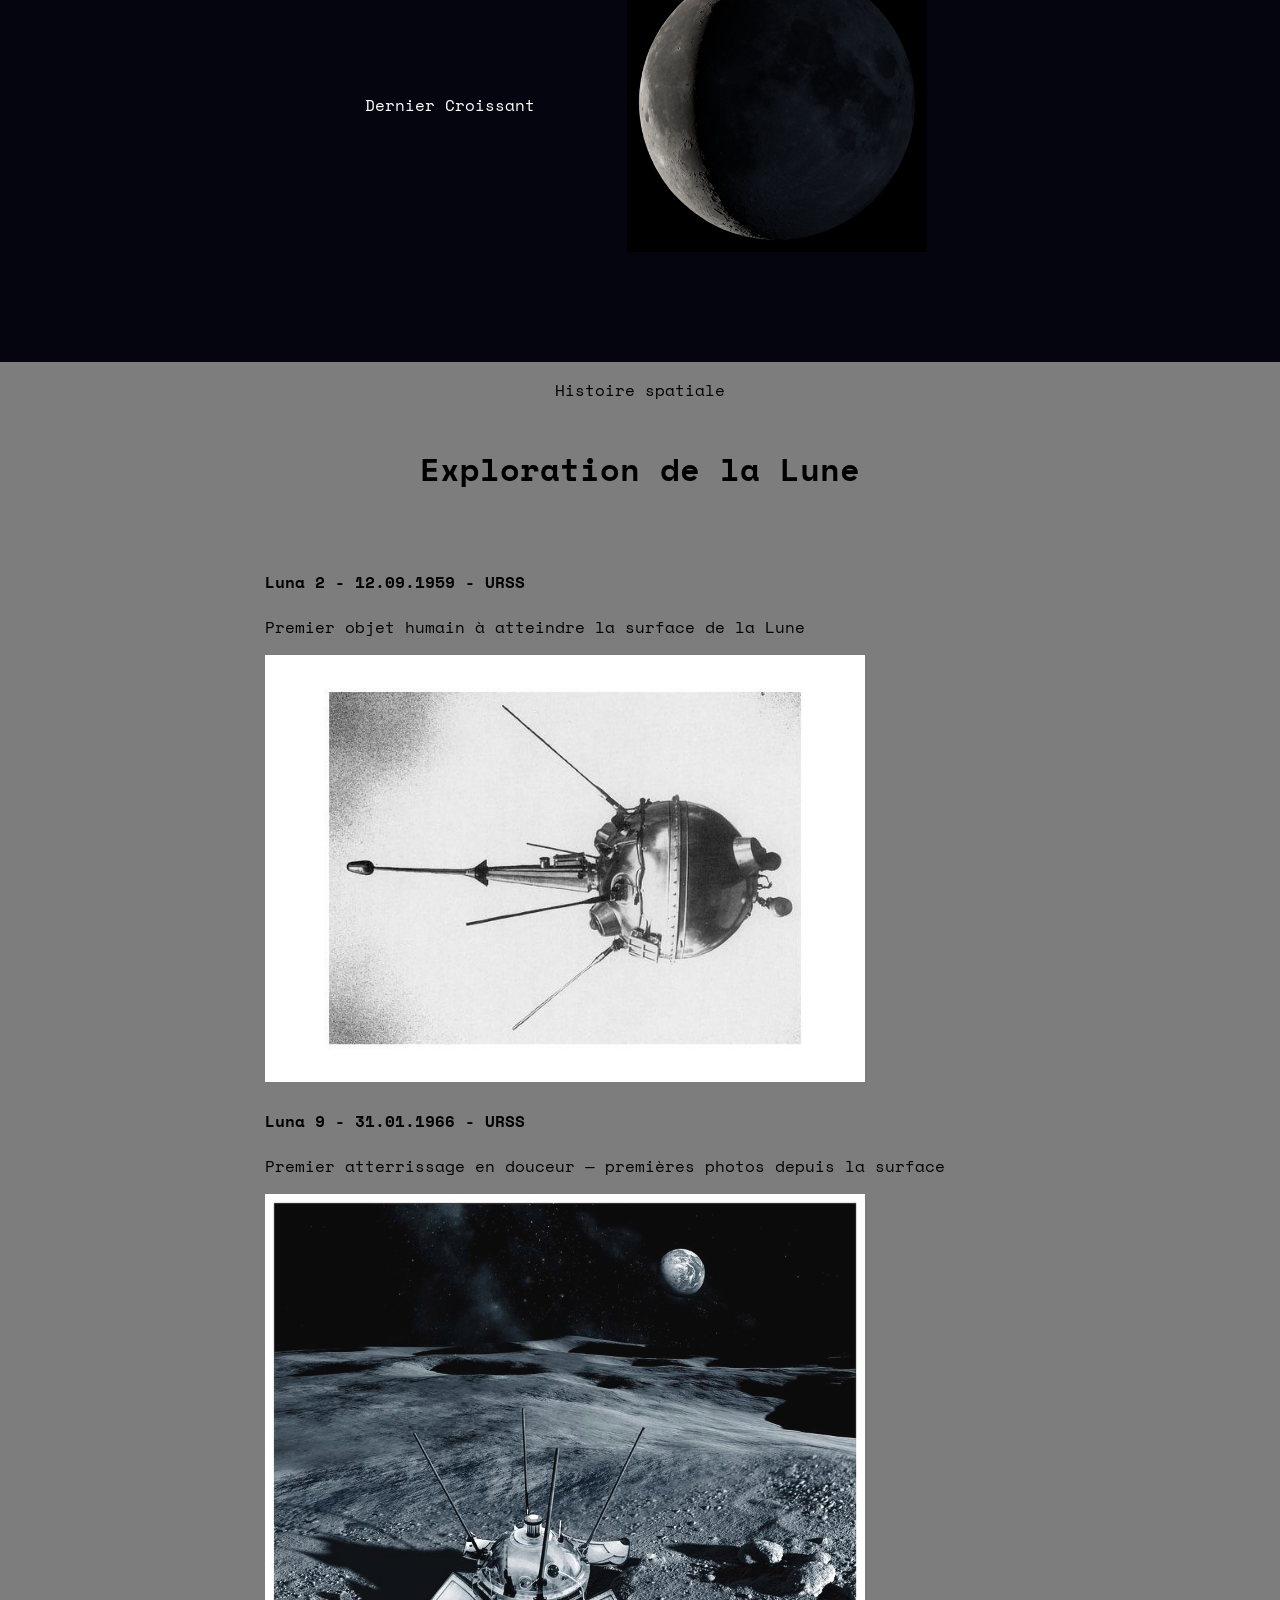
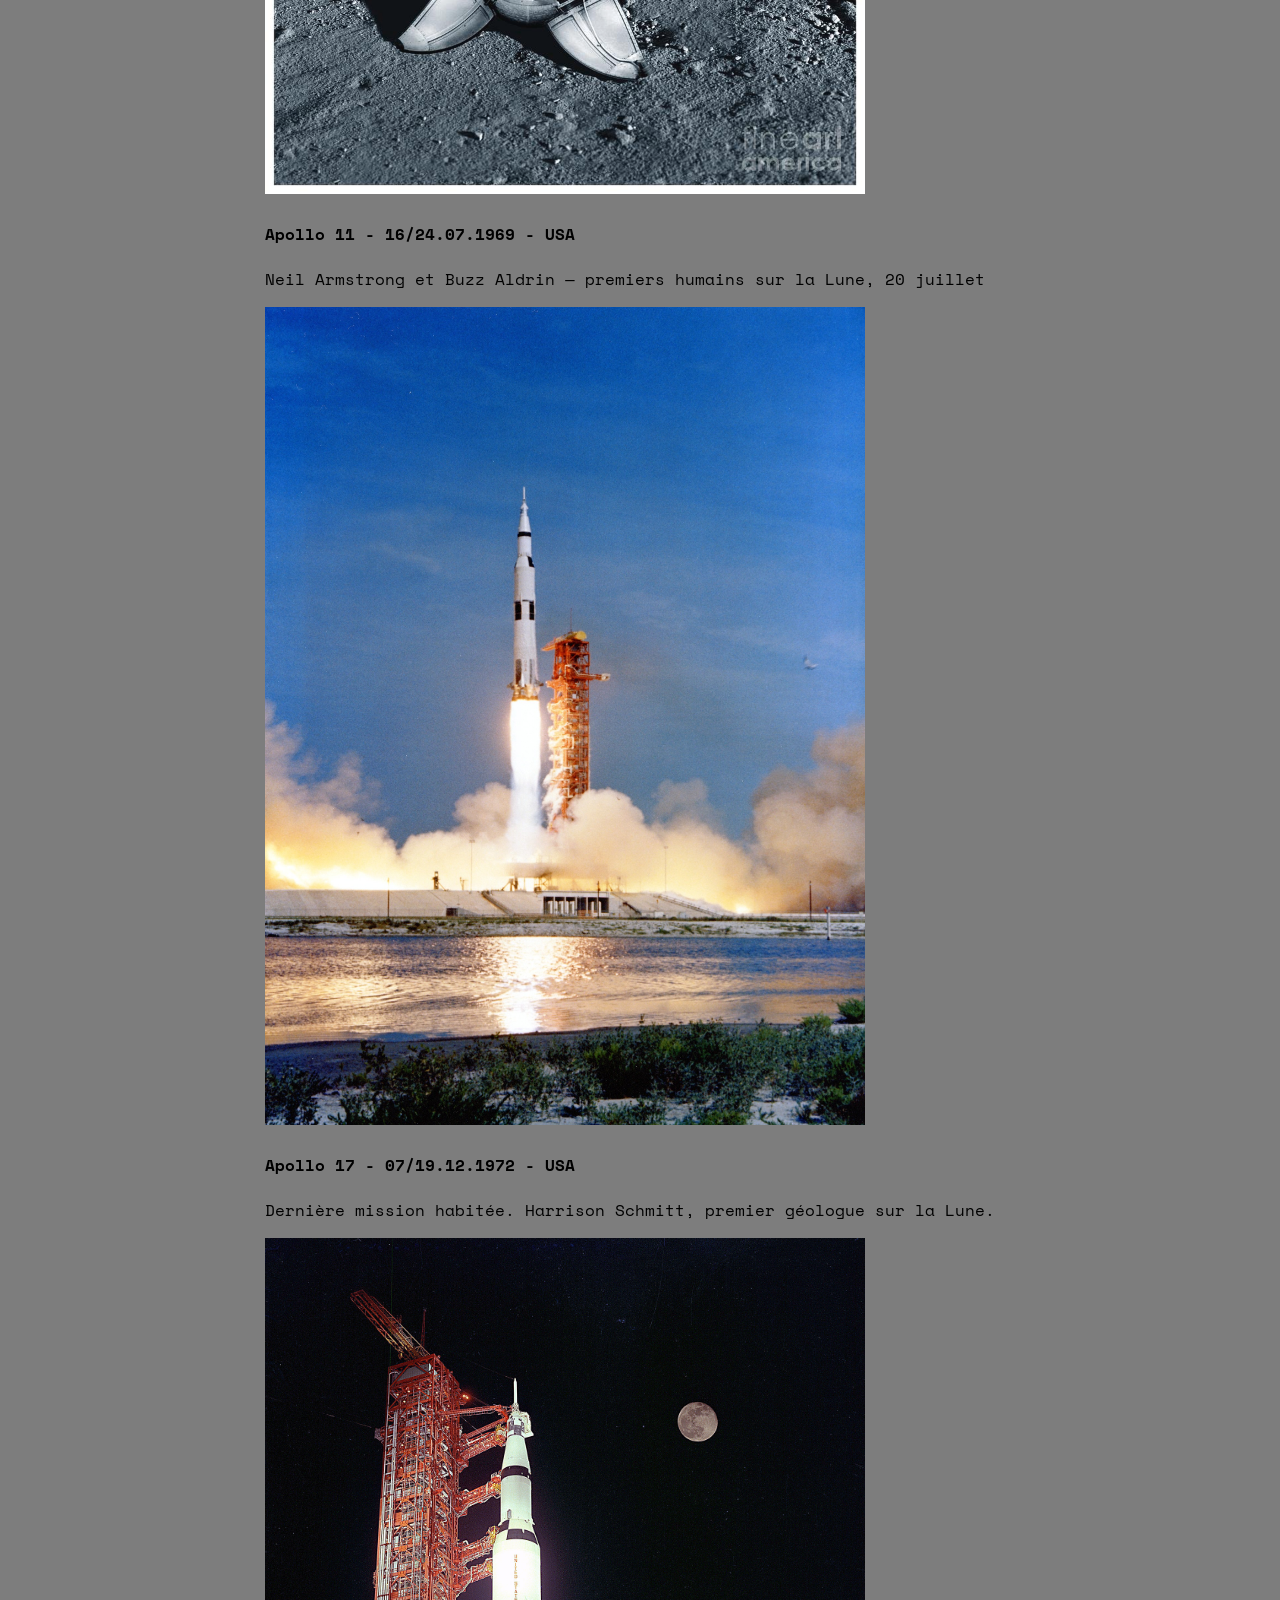
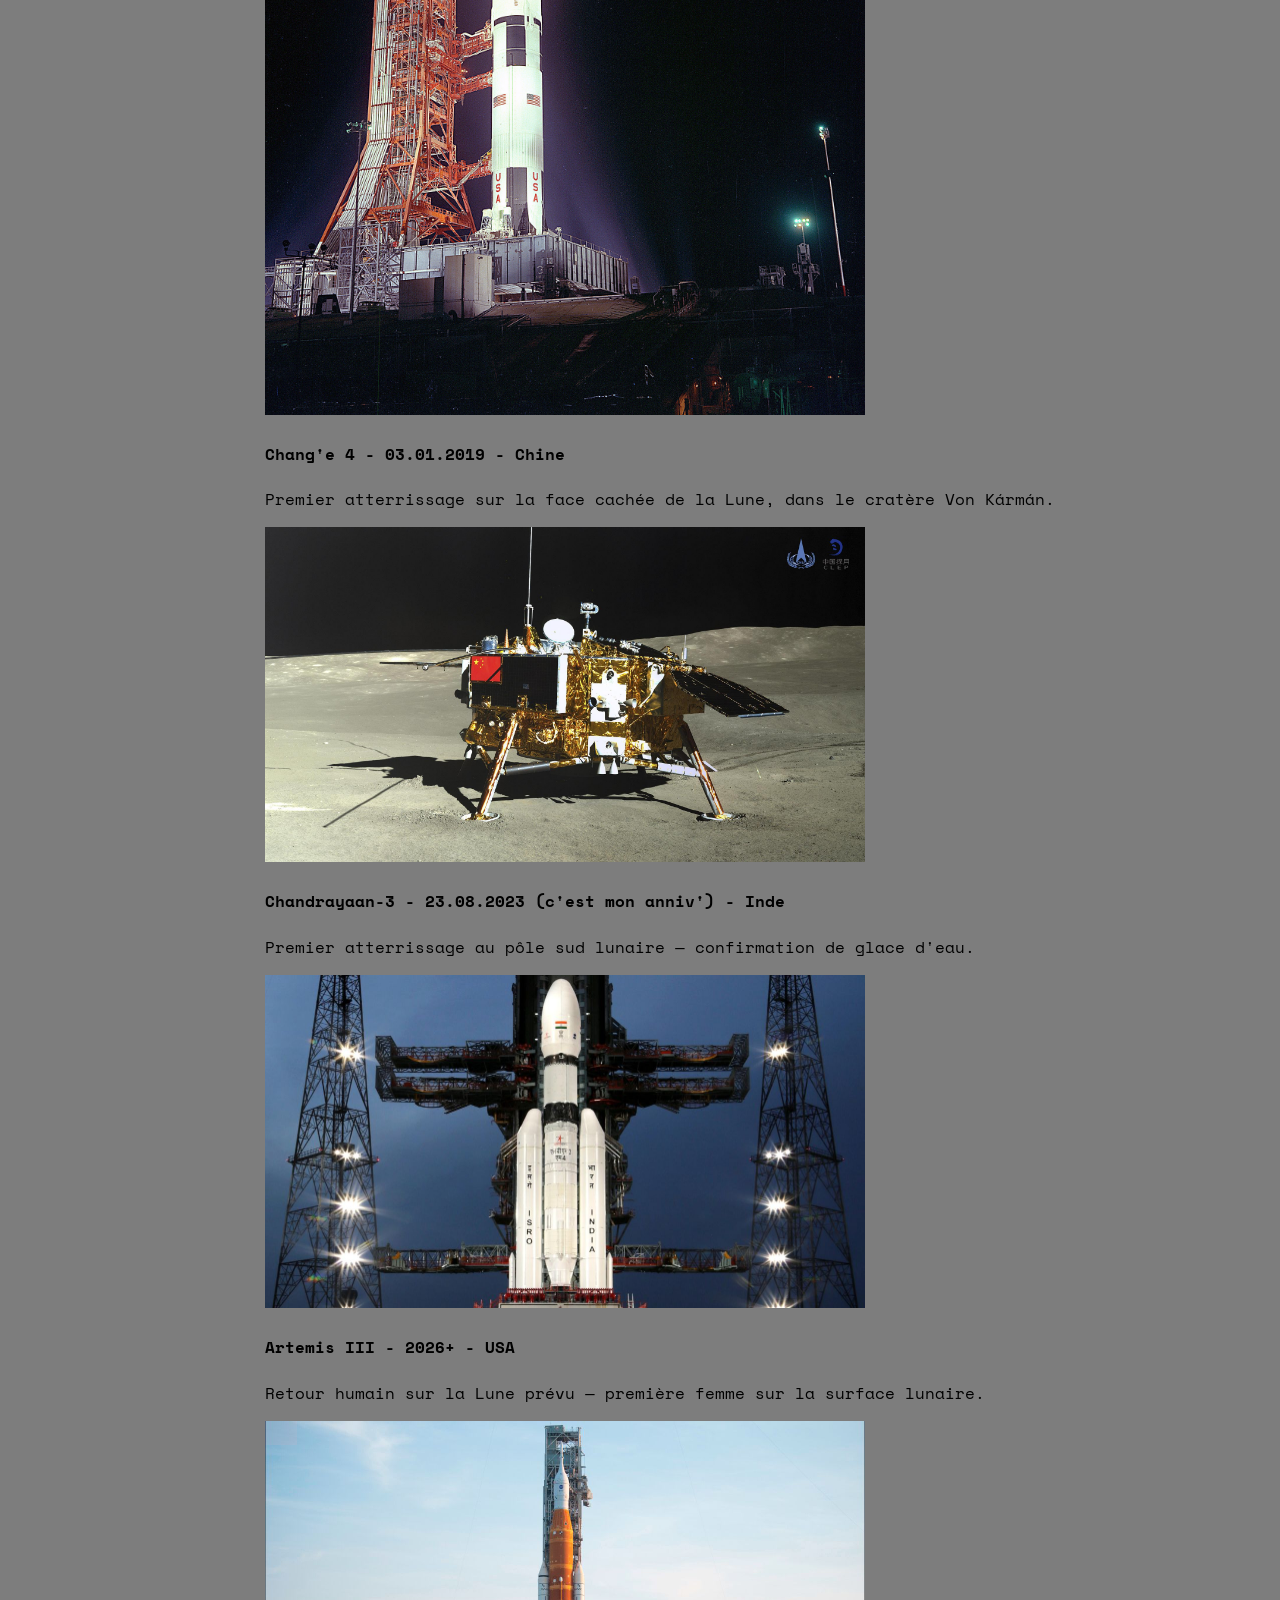
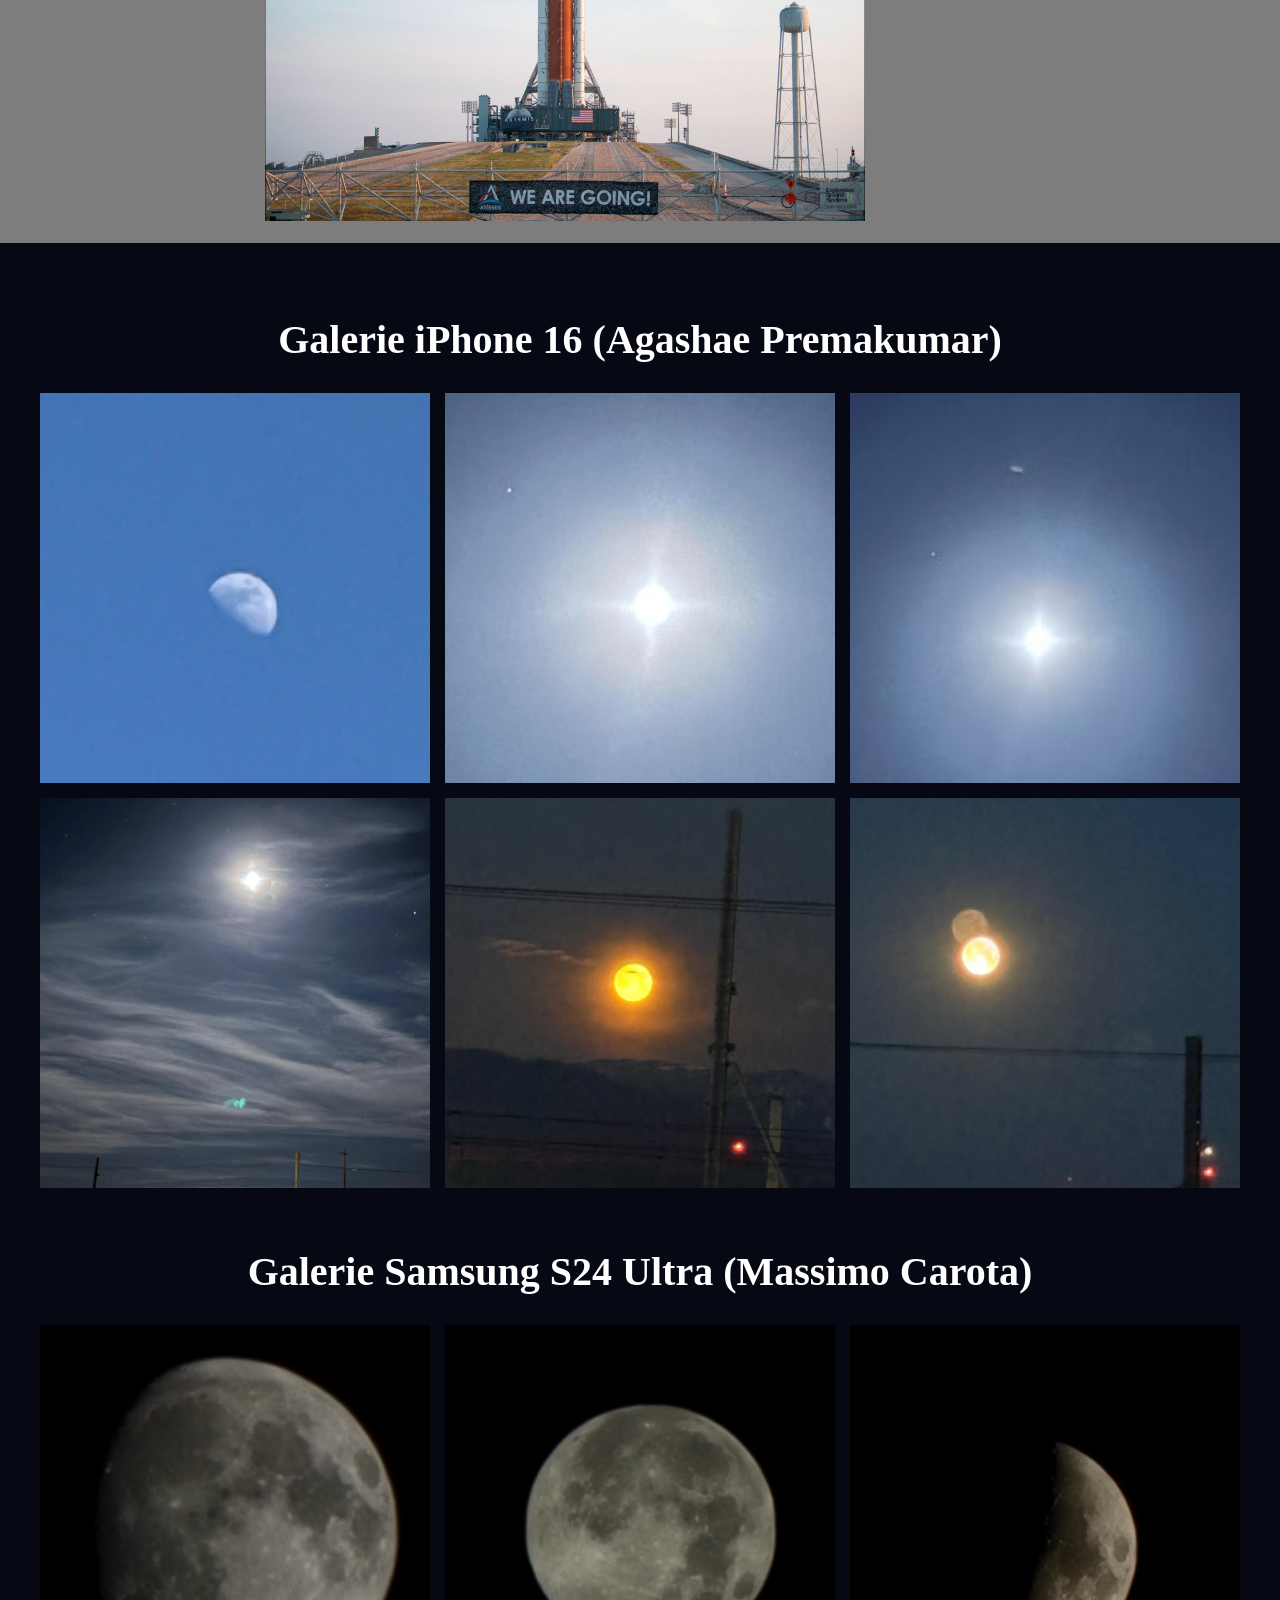
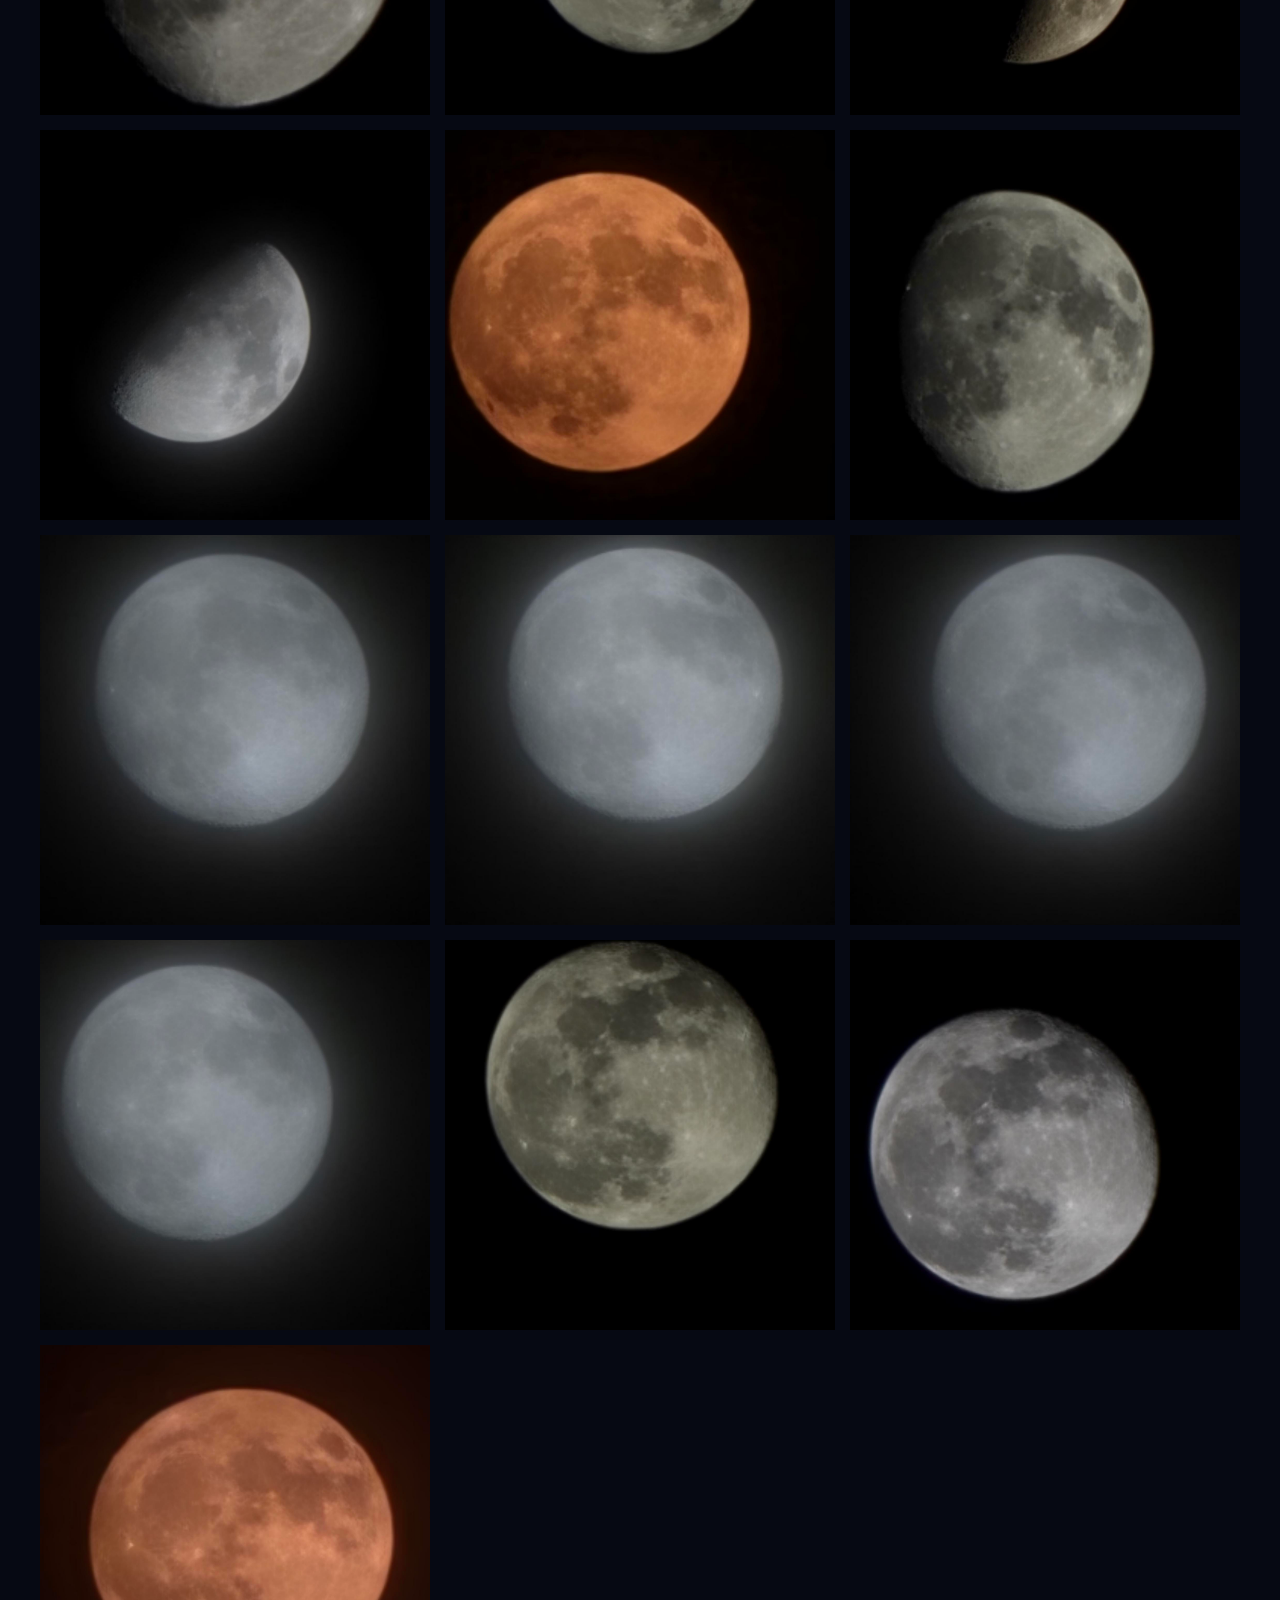
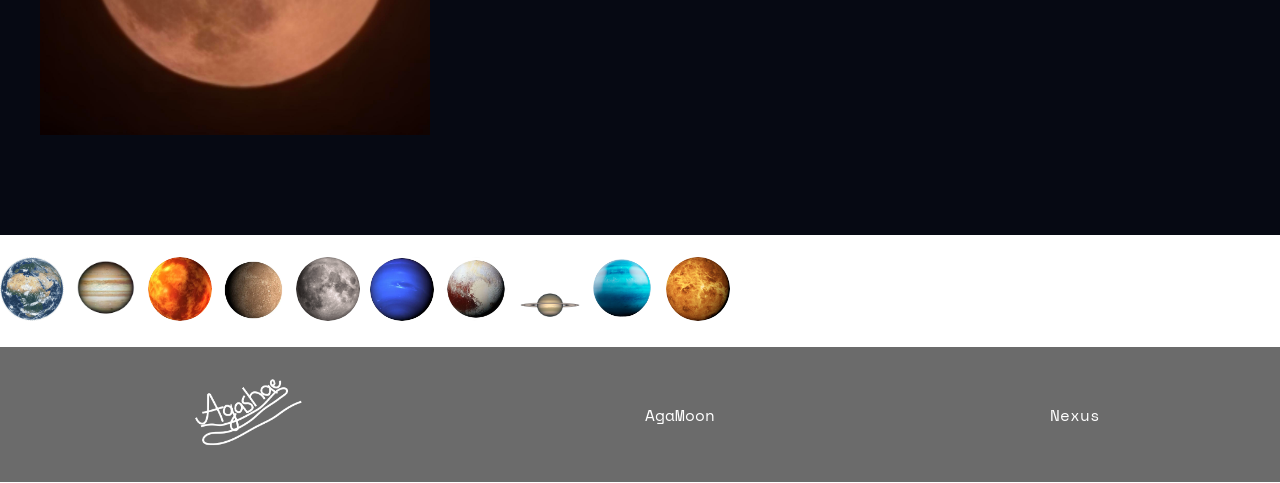
==== commit 1f478753: "add : ajout json et js pour créer une app" ====
--- a/code/accueil.html
+++ b/code/accueil.html
@@ -6,6 +6,13 @@
     <meta name="viewport" content="width=device-width, initial-scale=1.0">
     <title>AgaMoon</title>
     <link rel="stylesheet" href="accueil.css">
+    <!-- PWA -->
+    <link rel="manifest" href="../manifest.json">
+    <meta name="theme-color" content="#0a0a1a">
+    <meta name="apple-mobile-web-app-capable" content="yes">
+    <meta name="apple-mobile-web-app-status-bar-style" content="black-translucent">
+    <meta name="apple-mobile-web-app-title" content="AgaMoon">
+    <link rel="apple-touch-icon" href="../LogoWebSite.png">
     <!--police écriture-->
     <link href="https://fonts.googleapis.com/css2?family=Space+Mono:ital,wght@0,400;0,700;1,400;1,700&display=swap"
         rel="stylesheet">
@@ -238,6 +245,17 @@
         <a href="">Nexus</a>
     </footer>
 
+    <script>
+        if ("serviceWorker" in navigator) {
+            window.addEventListener("load", () => {
+                navigator.serviceWorker
+                    .register("../service-worker.js")
+                    .then((reg) => console.log("[PWA] Service Worker enregistré :", reg.scope))
+                    .catch((err) => console.error("[PWA] Erreur :", err));
+            });
+        }
+    </script>
+
 </body>
 
-</html>+</html>
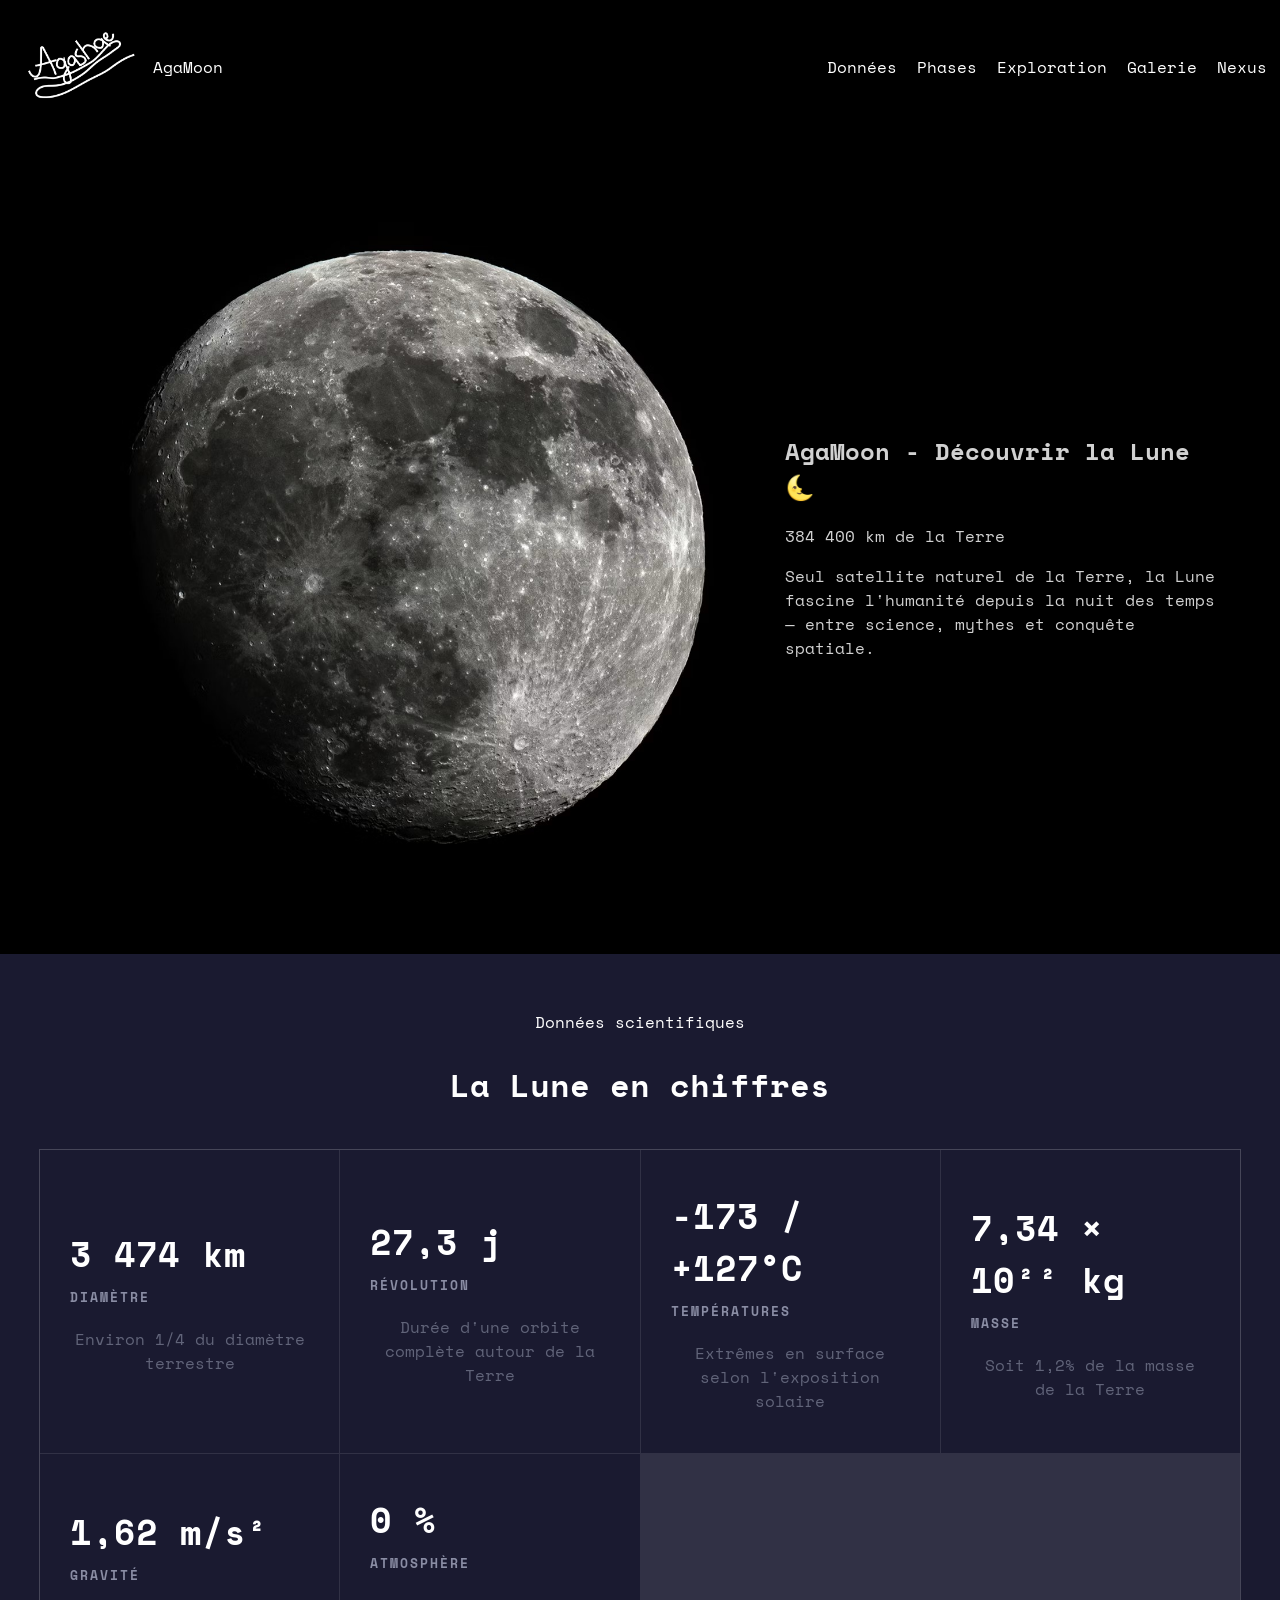
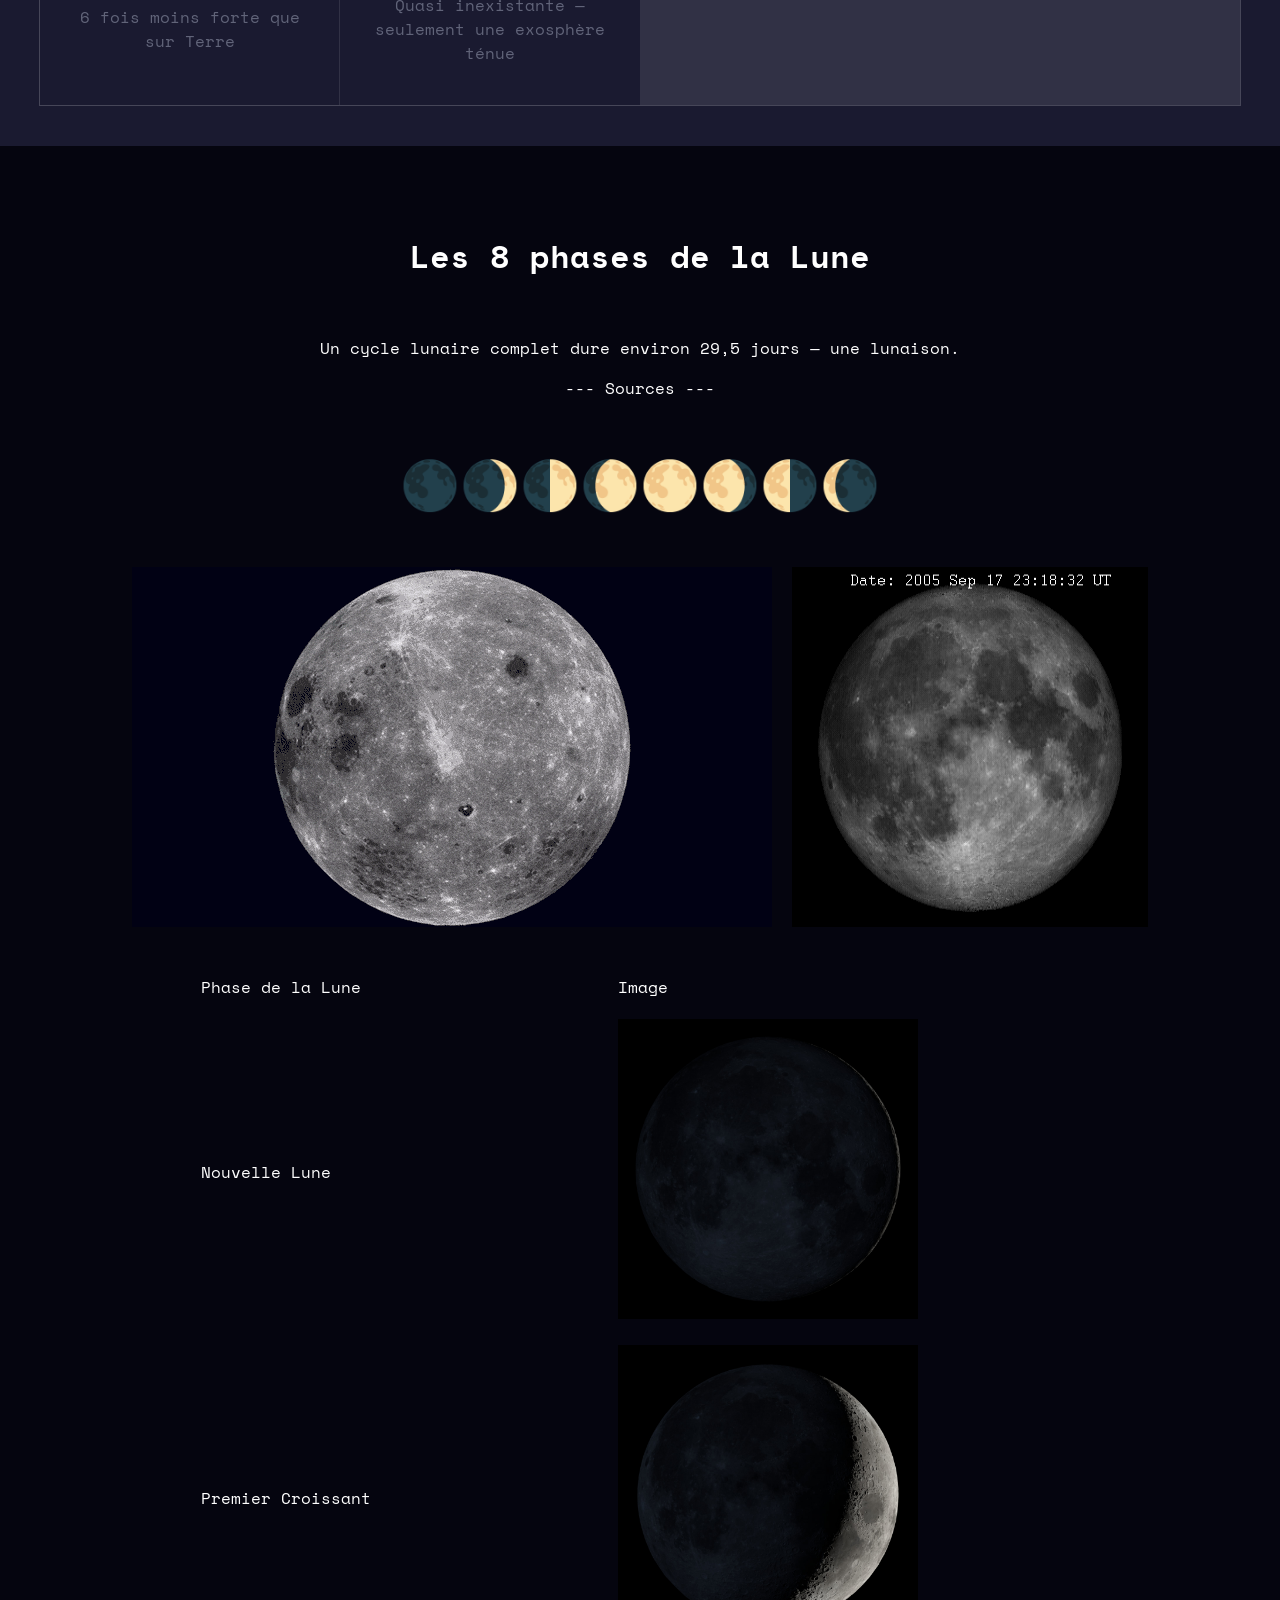
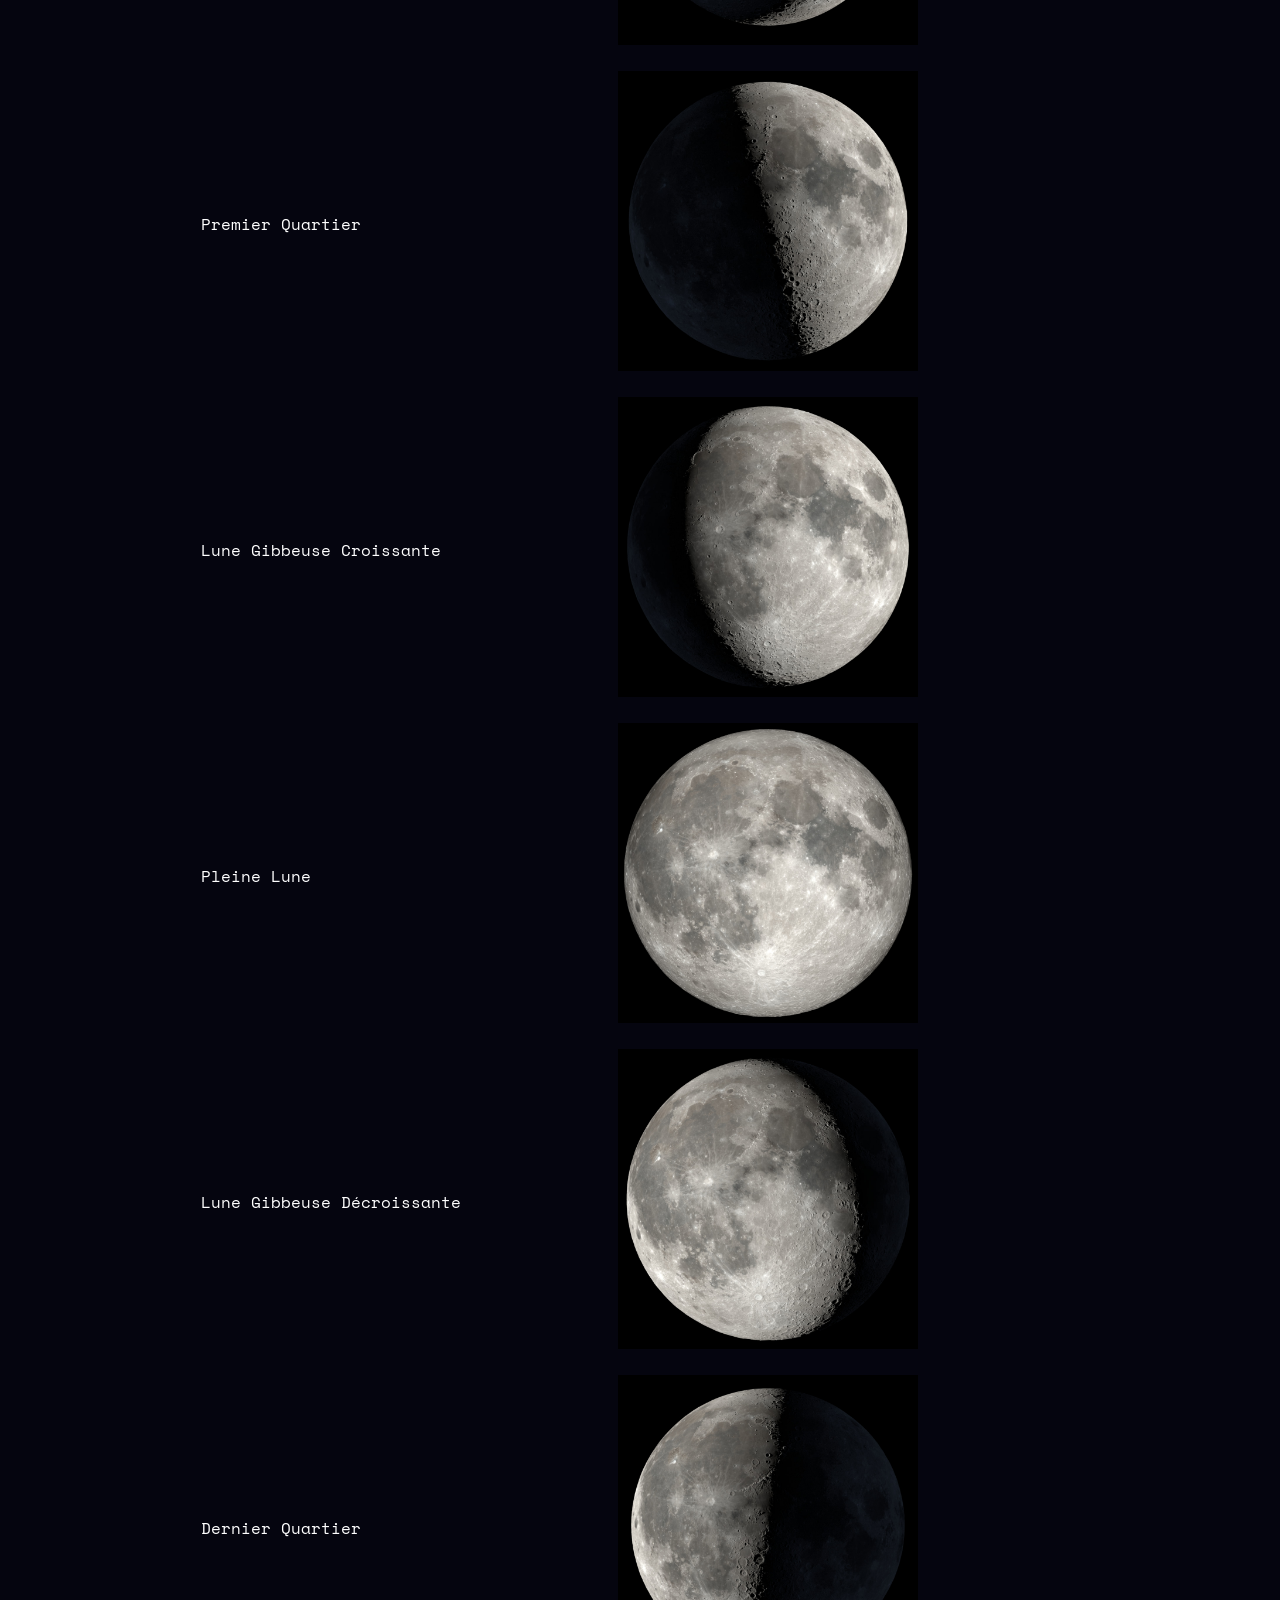
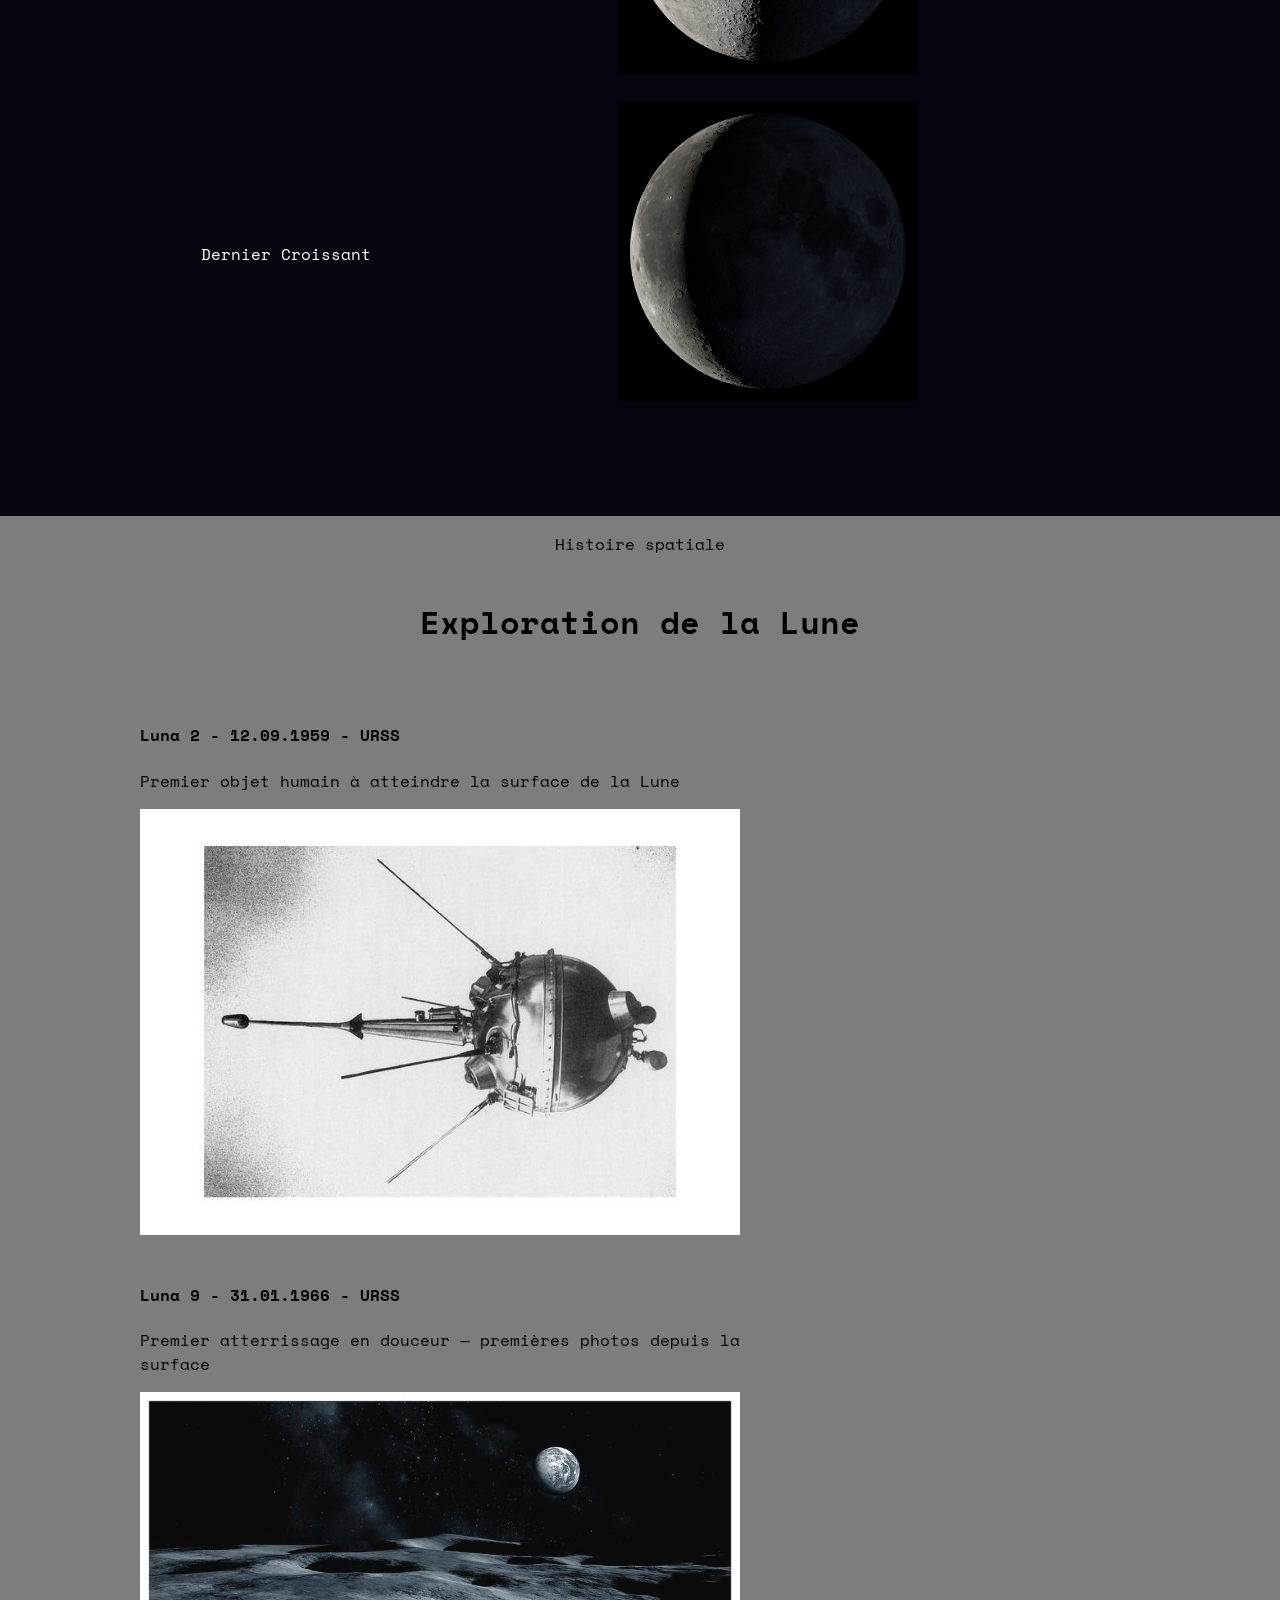
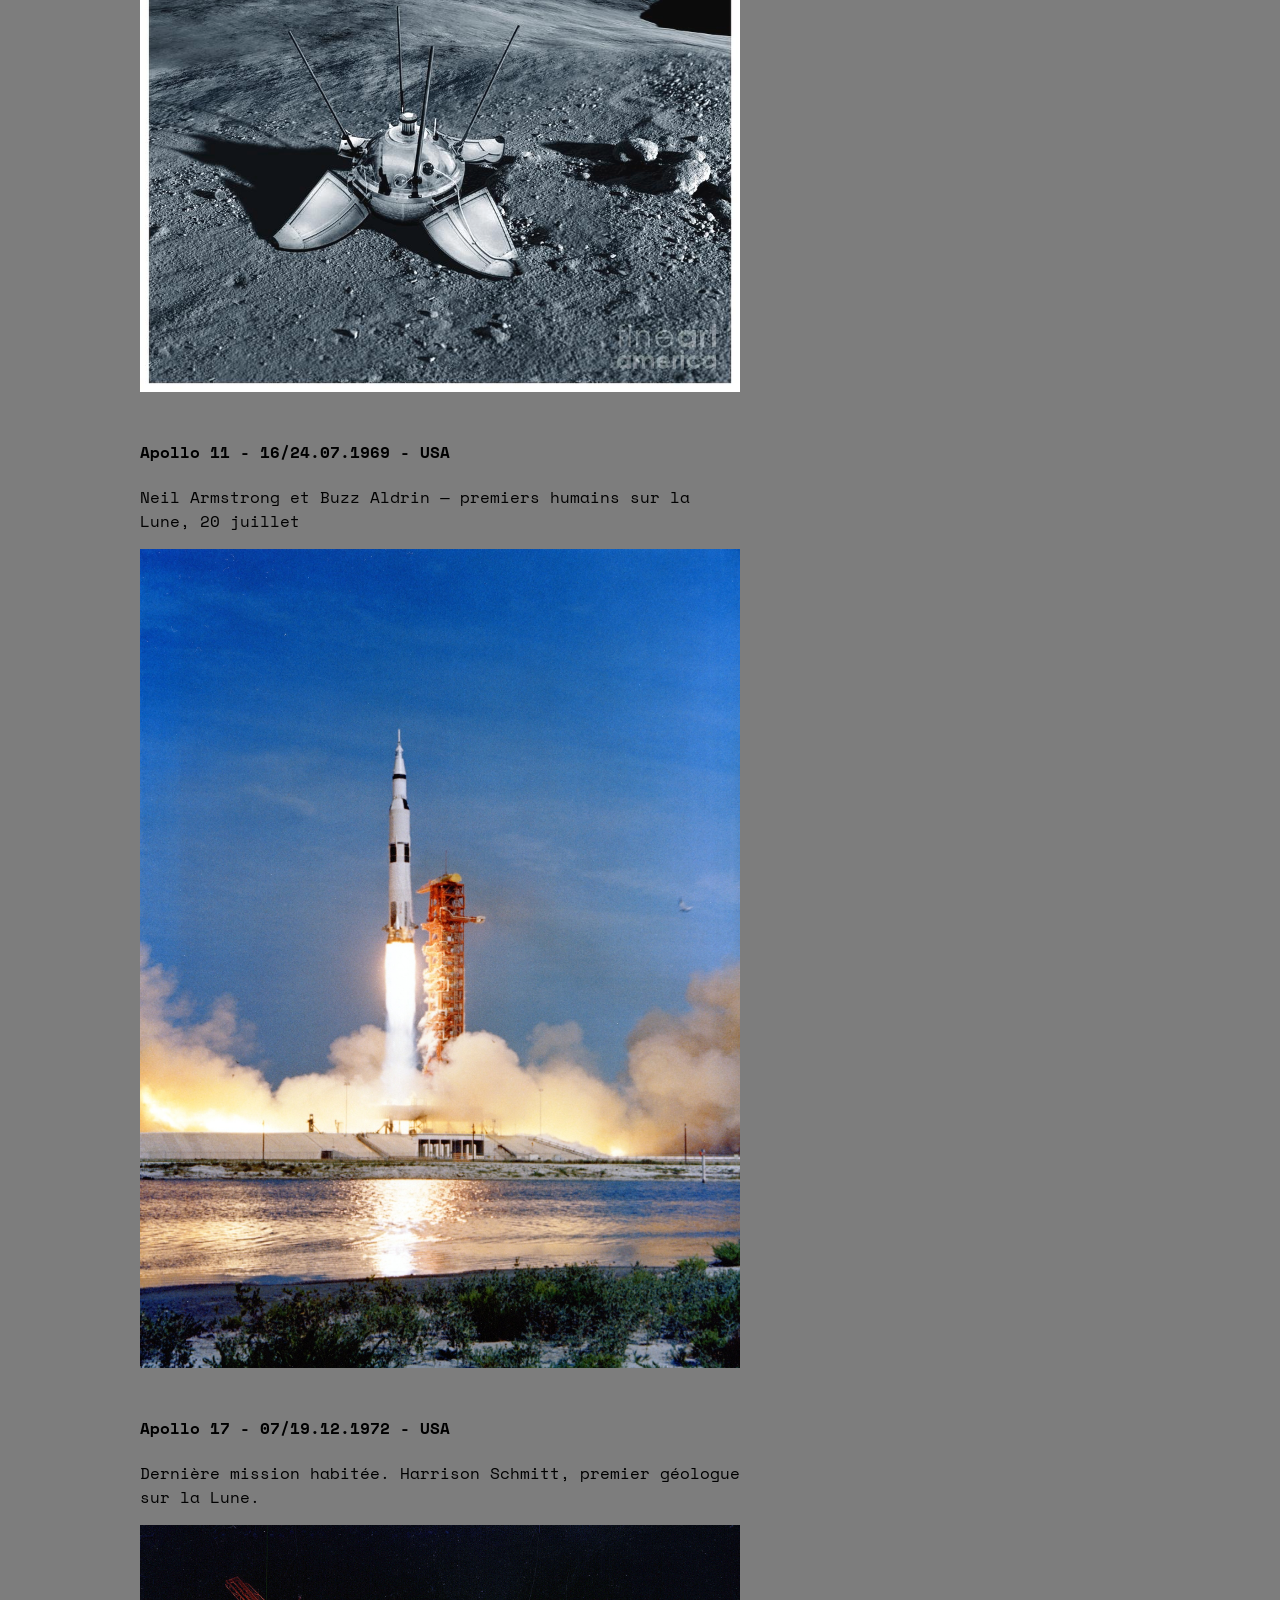
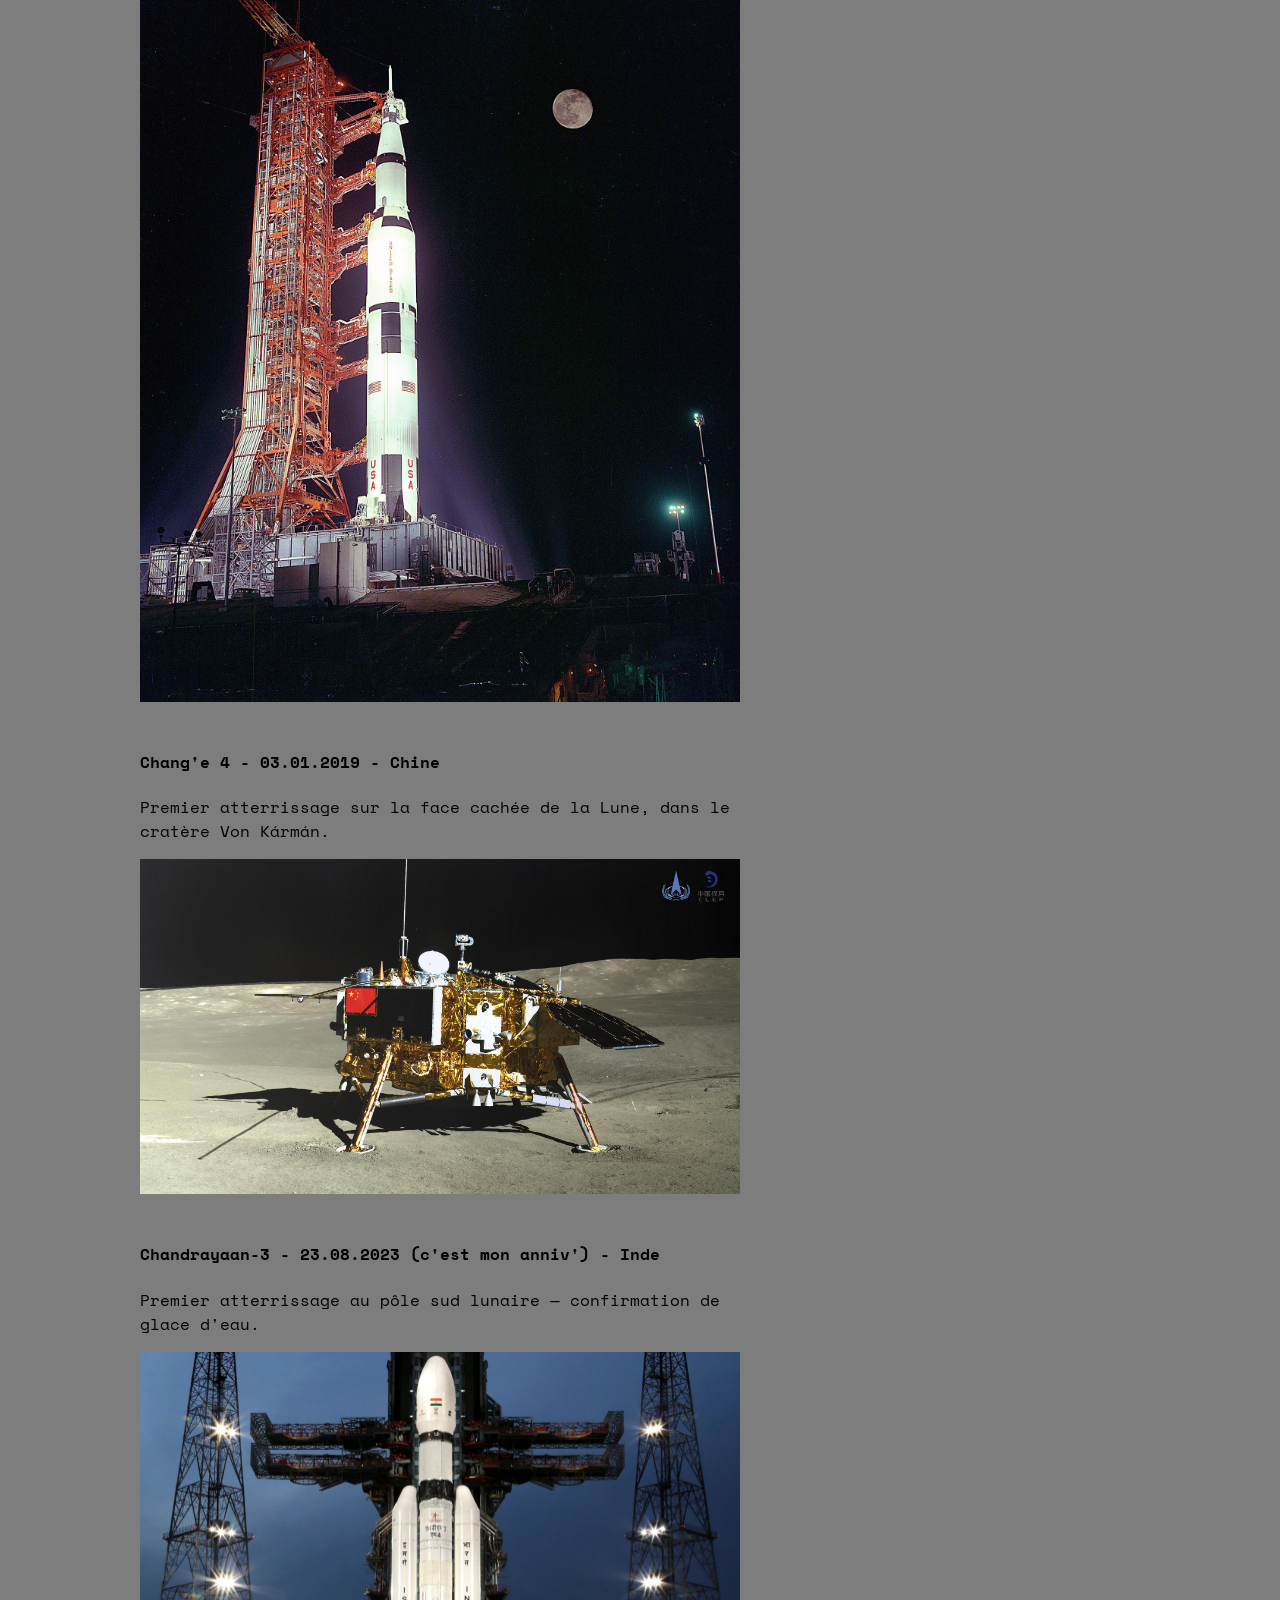
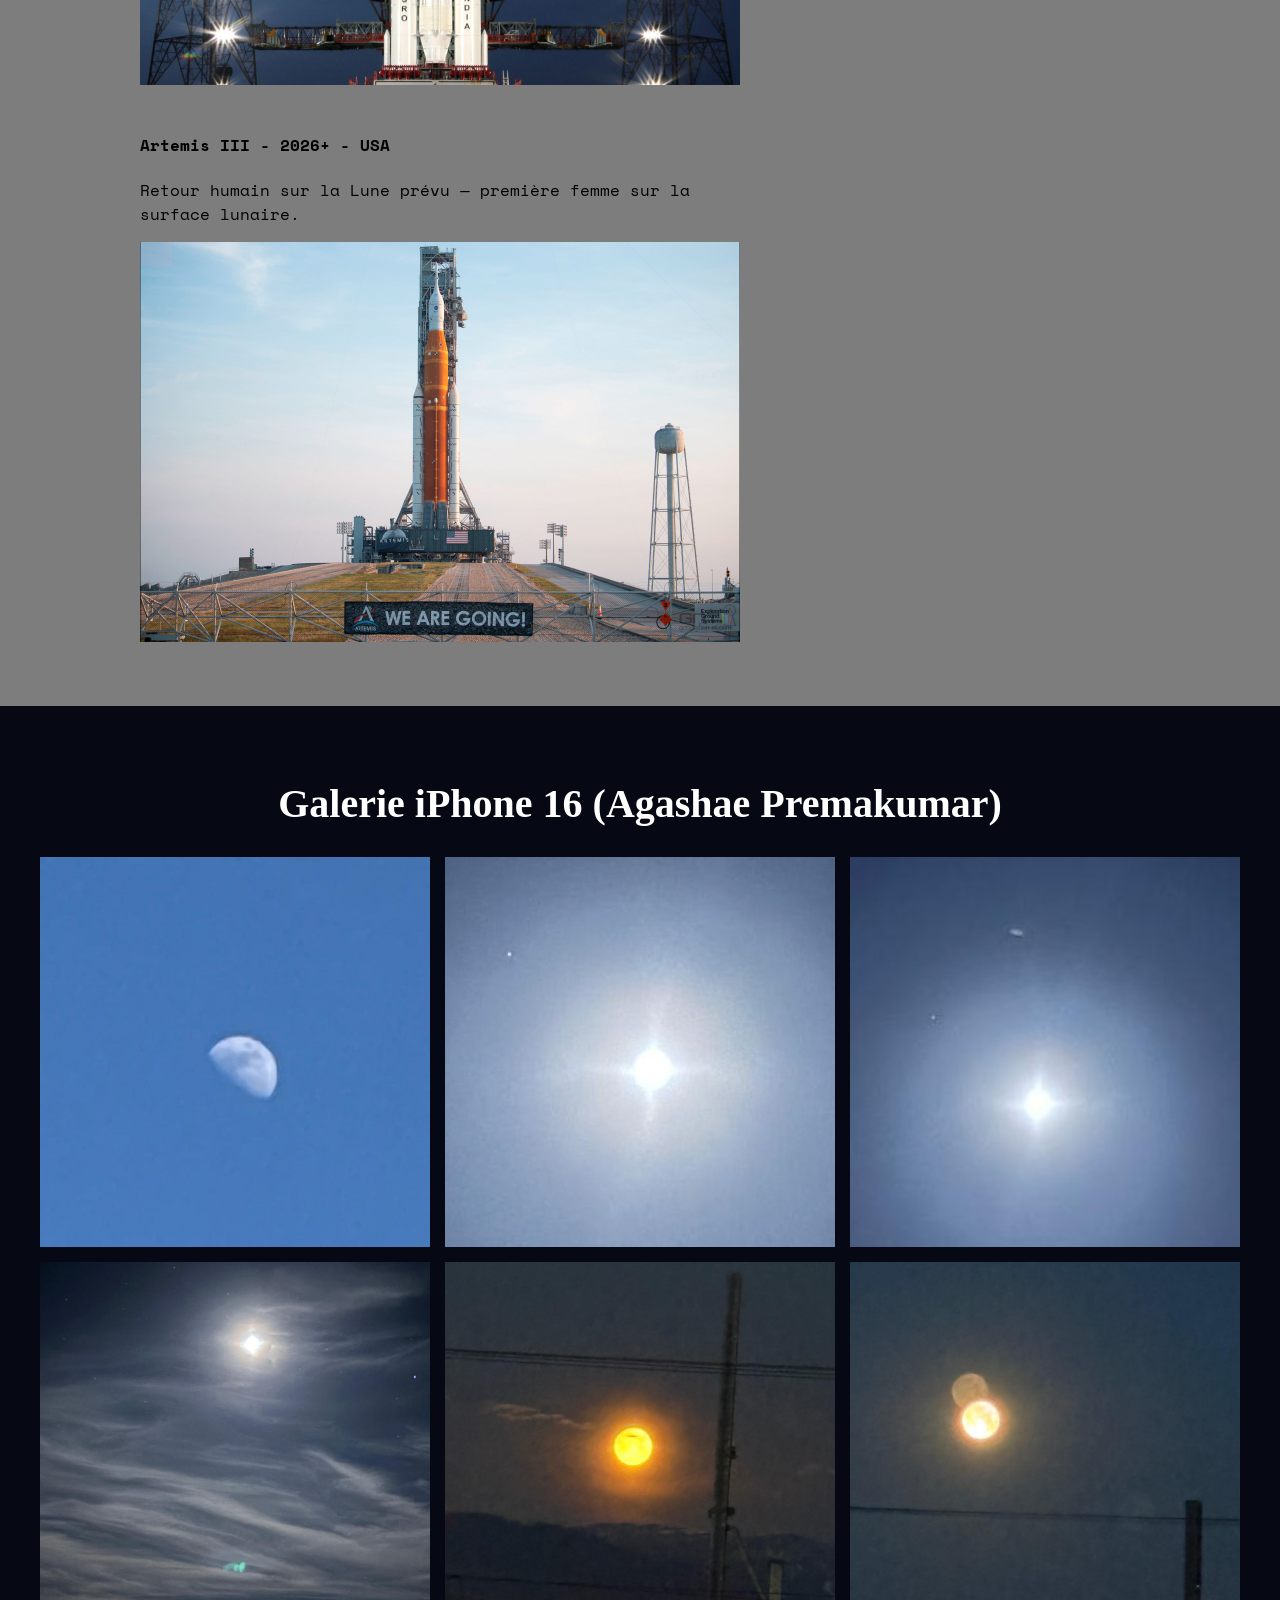
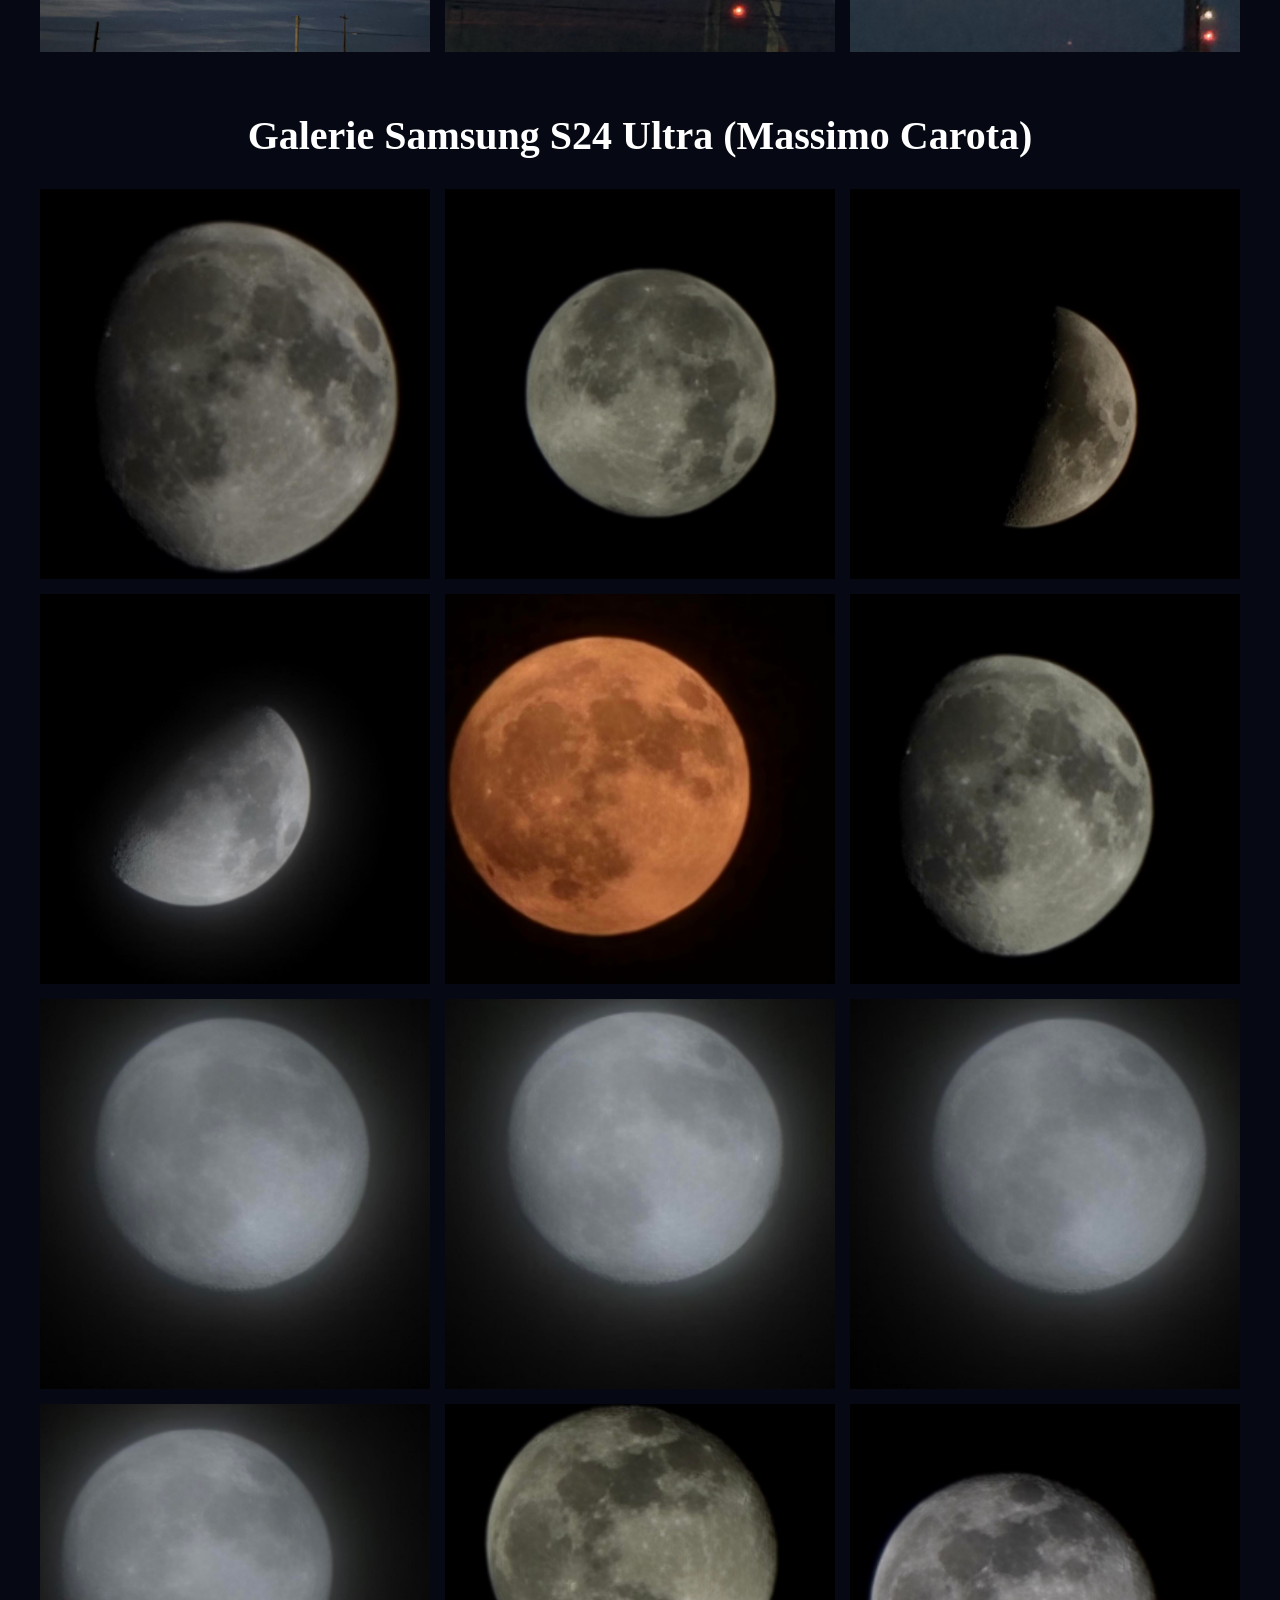
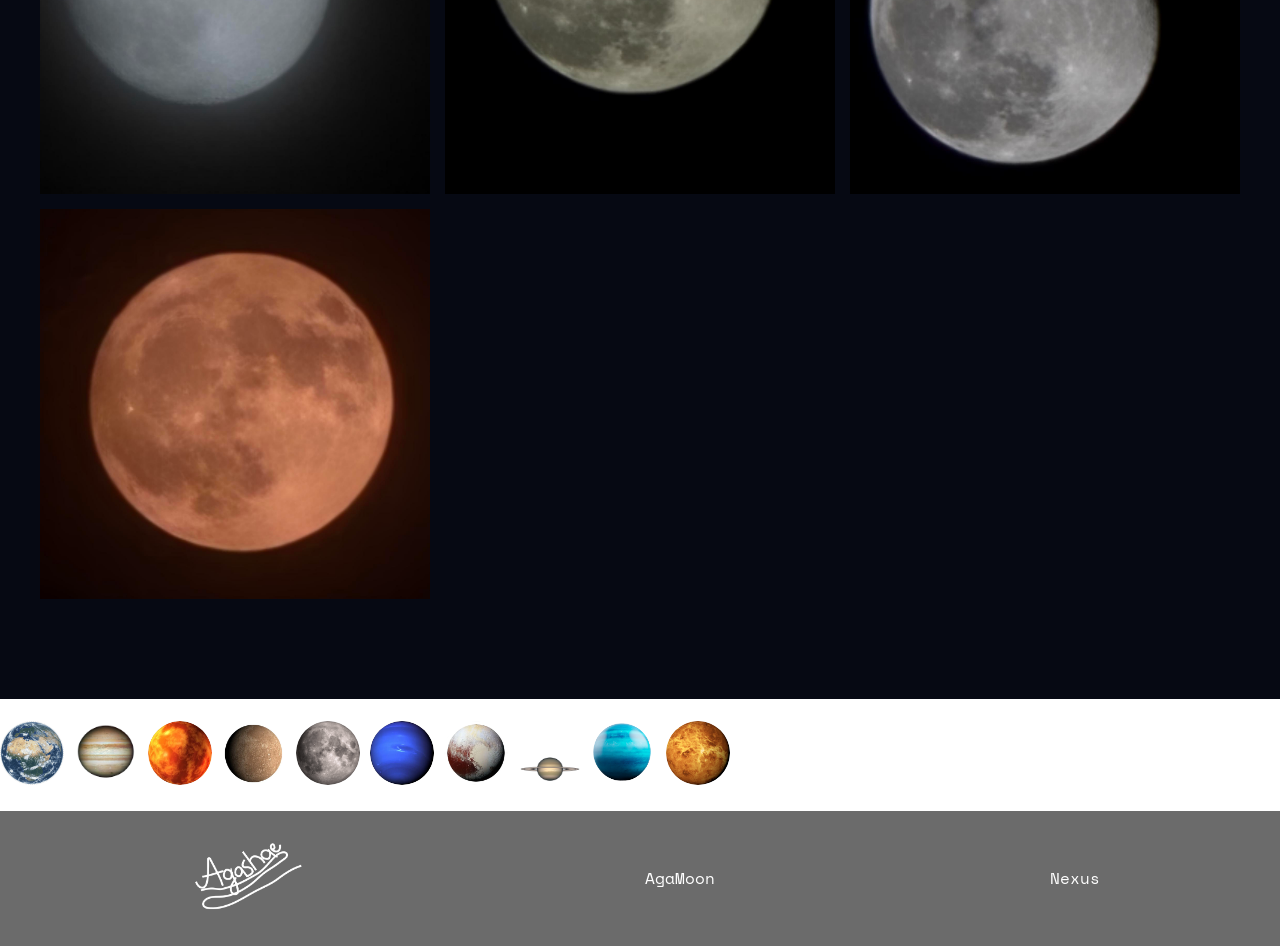
==== commit 63aa5185: "update : ajout transition" ====
--- a/code/accueil.html
+++ b/code/accueil.html
@@ -101,8 +101,8 @@
         </p>
 
         <div>
-            <img src="../img/moon-29.gif" alt="La lune en GIF">
-            <img src="../img/8Phases/lune-libration-phases.gif" alt="lune-libration-phases">
+            <img src="../img/moon-29.gif" alt="La lune en GIF" class="aura">
+            <img src="../img/8Phases/lune-libration-phases.gif" alt="lune-libration-phases" class="aura">
         </div>
 
         <table>
--- a/code/accueil.css
+++ b/code/accueil.css
@@ -9,11 +9,11 @@
 nav {
     background-color: black;
     display: flex;
-    justify-content: space-between; 
-    align-items: center; 
-    padding: 10px; 
-    margin-bottom: 1px;
+    justify-content: space-between;
+    align-items: center;
     padding: 1%;
+
+    flex-wrap: wrap;
 }
 
 .logo {
@@ -22,13 +22,12 @@
     gap: 10px;
 }
 
-nav img{
+nav img {
     width: 130px;
-    /*inverser les couleurs logo*/
-      filter: invert(100%);
-}
-
-a{
+    filter: invert(100%);
+}
+
+a {
     color: white;
     text-decoration: none;
 }
@@ -39,7 +38,9 @@
         list-style-type: none; 
     padding: 0;
     margin: 0;       
-    gap: 20px;    
+    gap: 20px;   
+        flex-wrap: wrap;
+    justify-content: center; 
 }
 
 /*presentation*/
@@ -47,12 +48,24 @@
     display: flex;
     align-items: center;
     padding: 5%;
-    margin: 0 auto;      
+    margin: 0 auto;
     background-color: black;
-}
-
-.contenu-texte{
+    flex-wrap: wrap;
+    justify-content: center;
+    gap: 30px;
+}
+
+.Presentation .lune {
+    max-width: 100%;
+    height: auto;
+}
+
+.contenu-texte {
     color: rgb(209, 209, 209);
+
+    /* ajout */
+    flex: 1;
+    min-width: 250px;
 }
 
 /*chiffres*/
@@ -75,11 +88,11 @@
 
 .grille-stats {
     display: grid;
-    grid-template-columns: repeat(3, 1fr); 
+    grid-template-columns: repeat(auto-fit, minmax(250px, 1fr));
     max-width: 1200px;
     margin: 0 auto;
-    background-color: rgba(255, 255, 255, 0.1); 
-    gap: 1px; 
+    background-color: rgba(255, 255, 255, 0.1);
+    gap: 1px;
     border: 1px solid rgba(255, 255, 255, 0.1);
 }
 
@@ -116,6 +129,7 @@
 
 .carte-stat:hover{
     background-color: rgba(255, 255, 255, 0.2);
+    transition: 0.5 ease;
 }
 
 /*phases*/
@@ -128,30 +142,47 @@
     align-items: center;
 }
 
-
-.Phases img:hover{
-transform: scale(1.1);
-}
-
-.MoonEmojis{
-        font-size: 3rem;
-}
-
-.Phases table{
+/*2 GIF */
+.Phases div {
+    display: flex;
+    flex-wrap: wrap;
+    justify-content: center;
+    gap: 20px;
+}
+
+.Phases img {
+    max-width: 100%;
+    height: auto;
+}
+.Phases img:hover {
+    transform: scale(1.1);
+        transition: 0.5 ease;
+
+}
+
+.MoonEmojis {
+    font-size: clamp(1.5rem, 5vw, 3rem);
+}
+
+.Phases table {
     margin: 3%;
-}
-
-.Phases table img{
-    width: 300px;
-}
-
-table td{
-padding: 1%;
+    width: 100%;
+    max-width: 900px;
+}
+
+.Phases table img {
+    width: 100%;
+    max-width: 300px;
+    height: auto;
+}
+
+table td {
+    padding: 1%;
 }
 
 
 /*exploration*/
-.Exploration{
+.Exploration {
     display: flex;
     flex-direction: column;
     align-items: center;
@@ -160,11 +191,31 @@
 }
 
 .Exploration img{
-    width: 600px;
-}
-
-.Exploration ul{
-    list-style-type: none; /* Supprime les puces */
+    width: 100%;
+    max-width: 600px;
+    height: auto;
+}
+
+.Exploration ul {
+    list-style-type: none;/* Supprime les puces */
+    padding: 0;
+    width: min(100%, 1000px);
+}
+
+.Exploration li {
+    margin-bottom: 3rem;
+}
+
+.Exploration img {
+    width: 100%;
+    max-width: 600px;
+    height: auto;
+    display: block;
+}
+
+.Exploration p,
+.Exploration h4 {
+    max-width: 600px;
 }
 
 /*galerie images*/
@@ -177,6 +228,8 @@
 
 .Galerie .item:hover{
     transform: scale(1.05);
+        transition: 0.5 ease;
+
 }
 
 .galerie-container {
@@ -249,4 +302,8 @@
     width: 130px;
     /*inverser les couleurs logo*/
       filter: invert(100%);
+}
+
+.aura:hover{
+    transition: 1 ease;
 }
